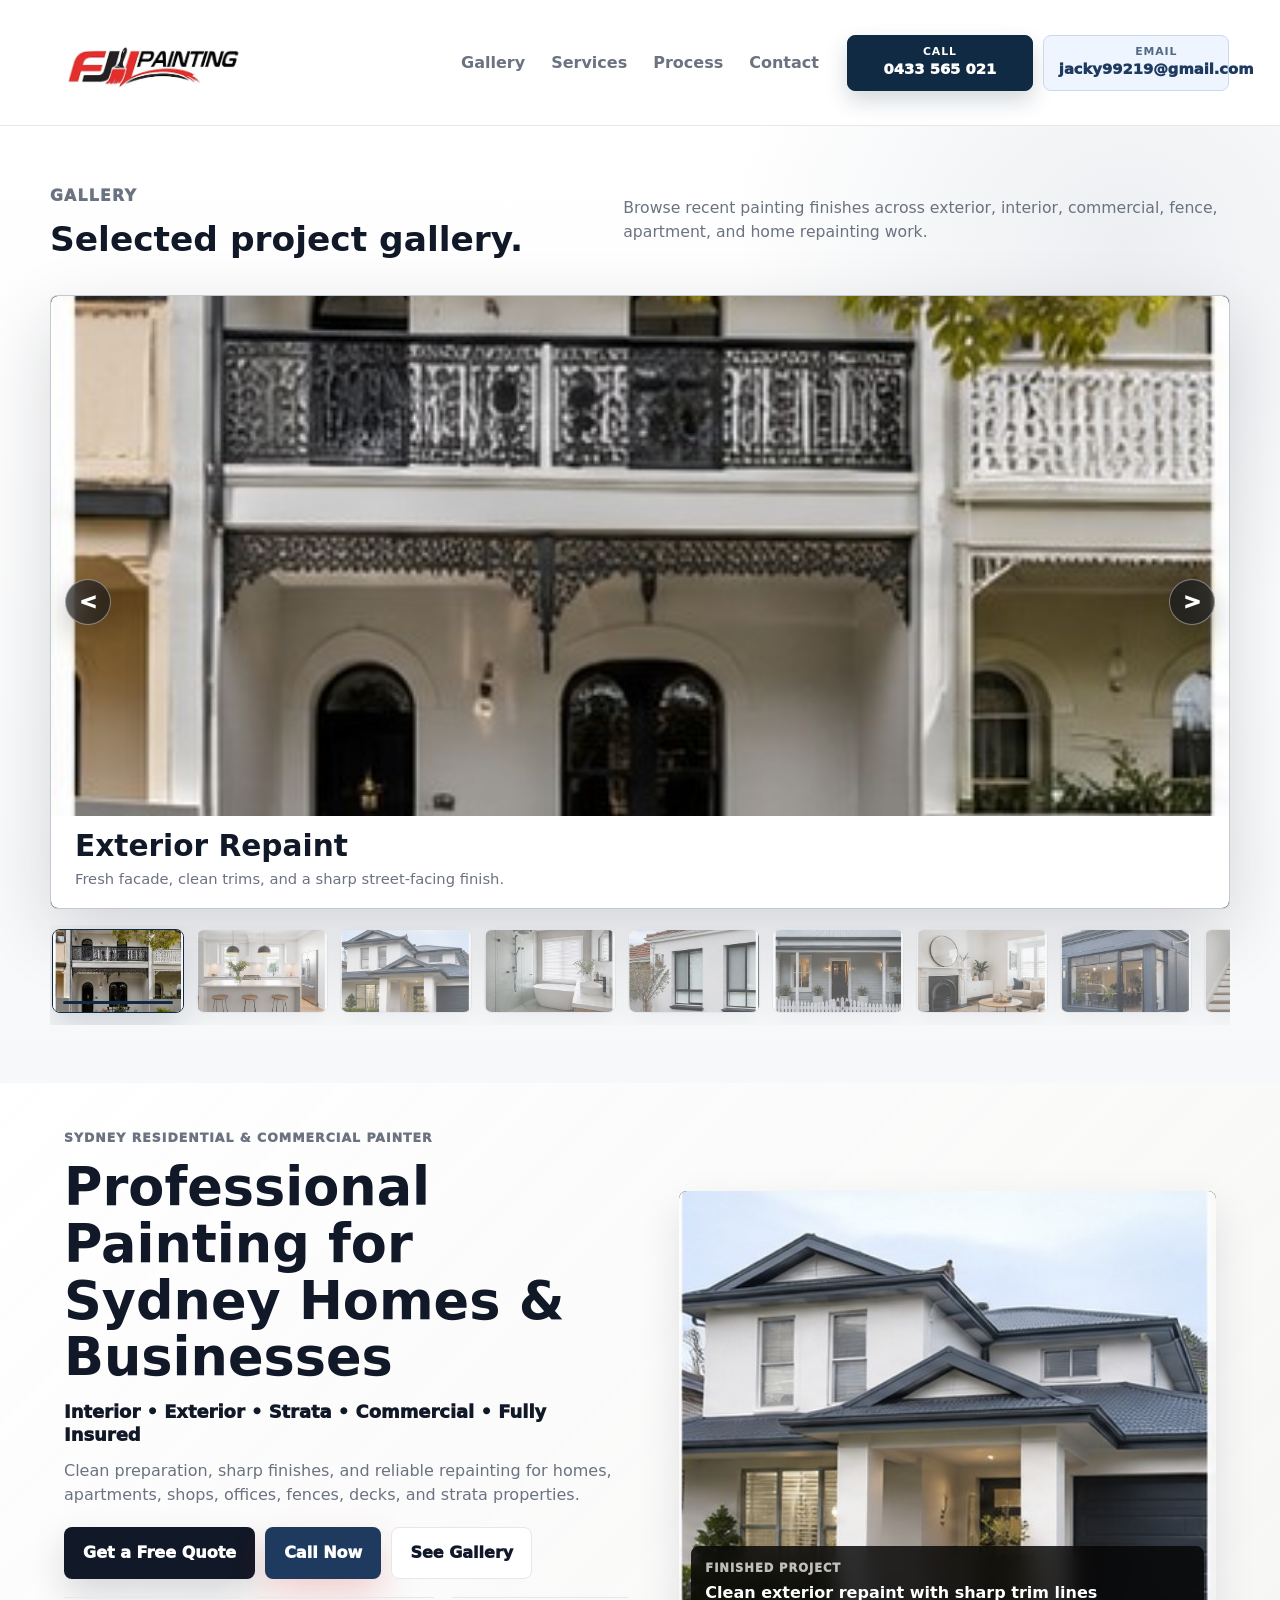
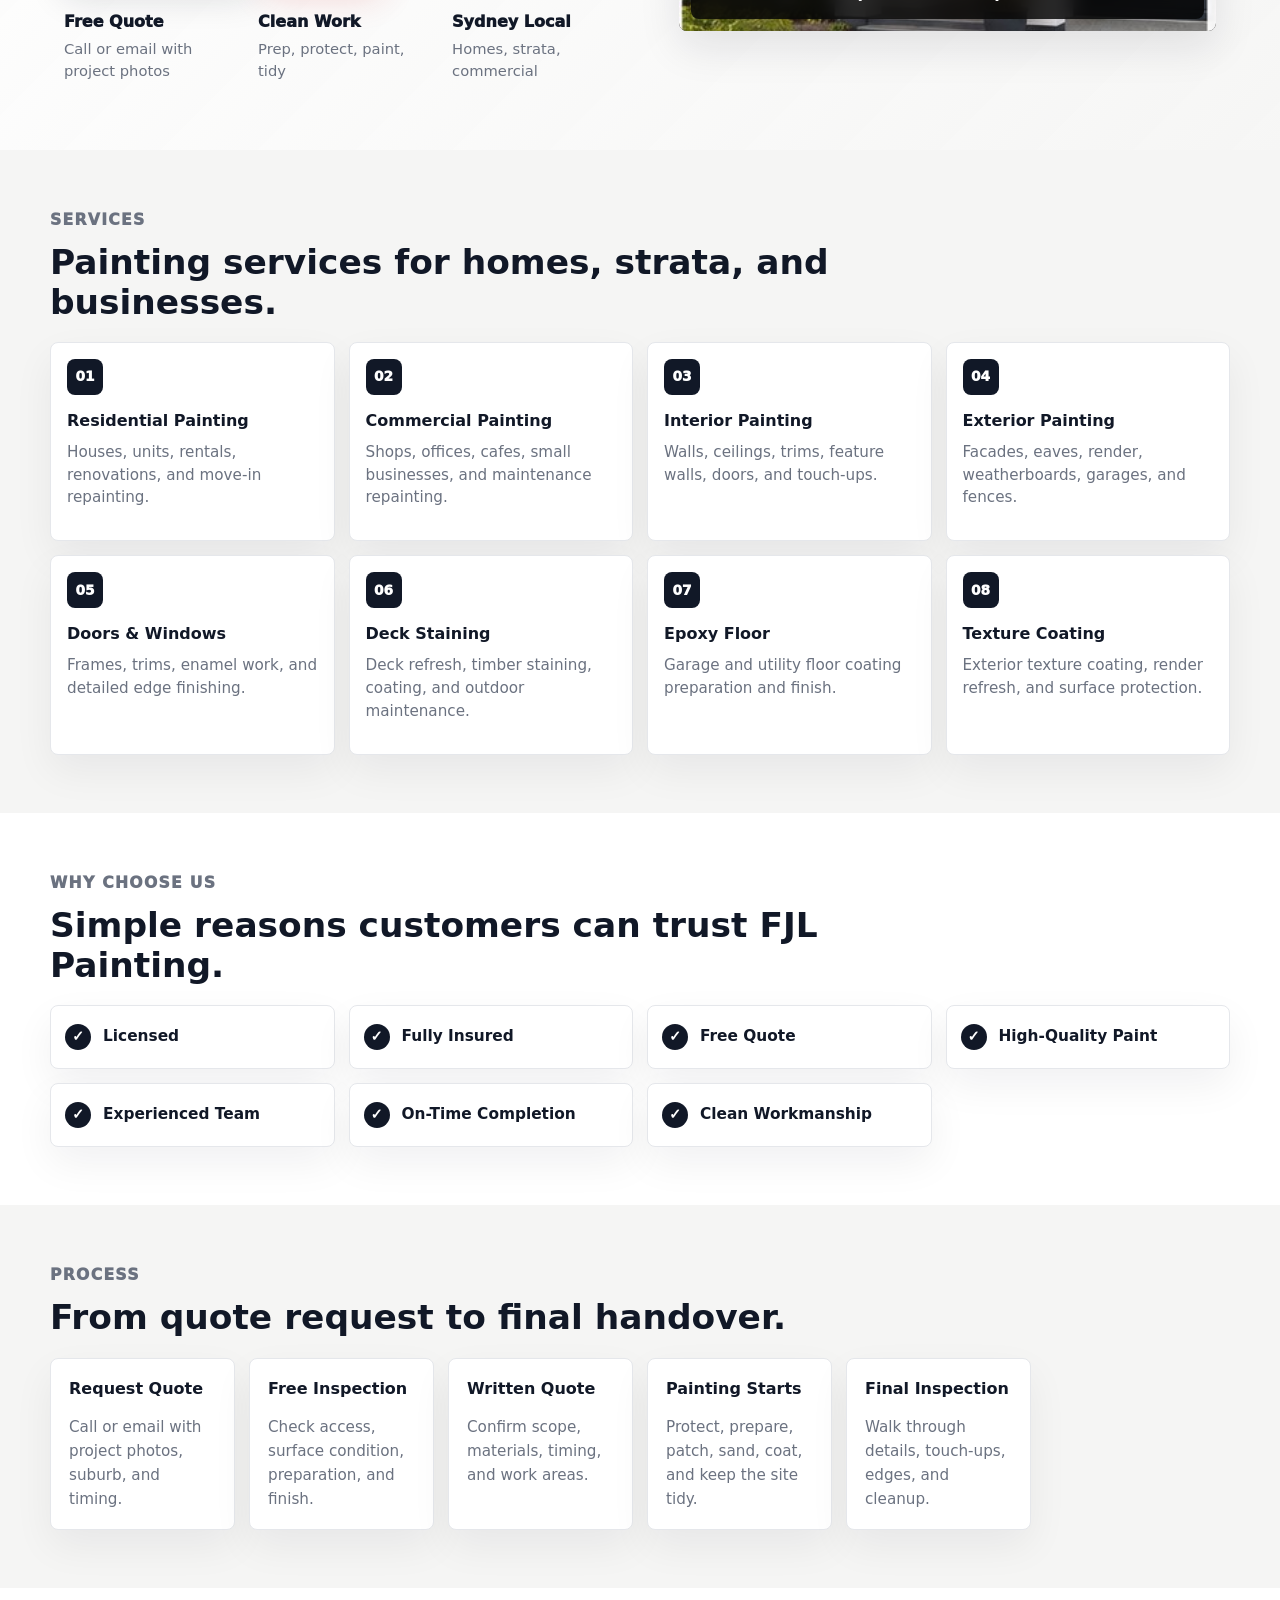
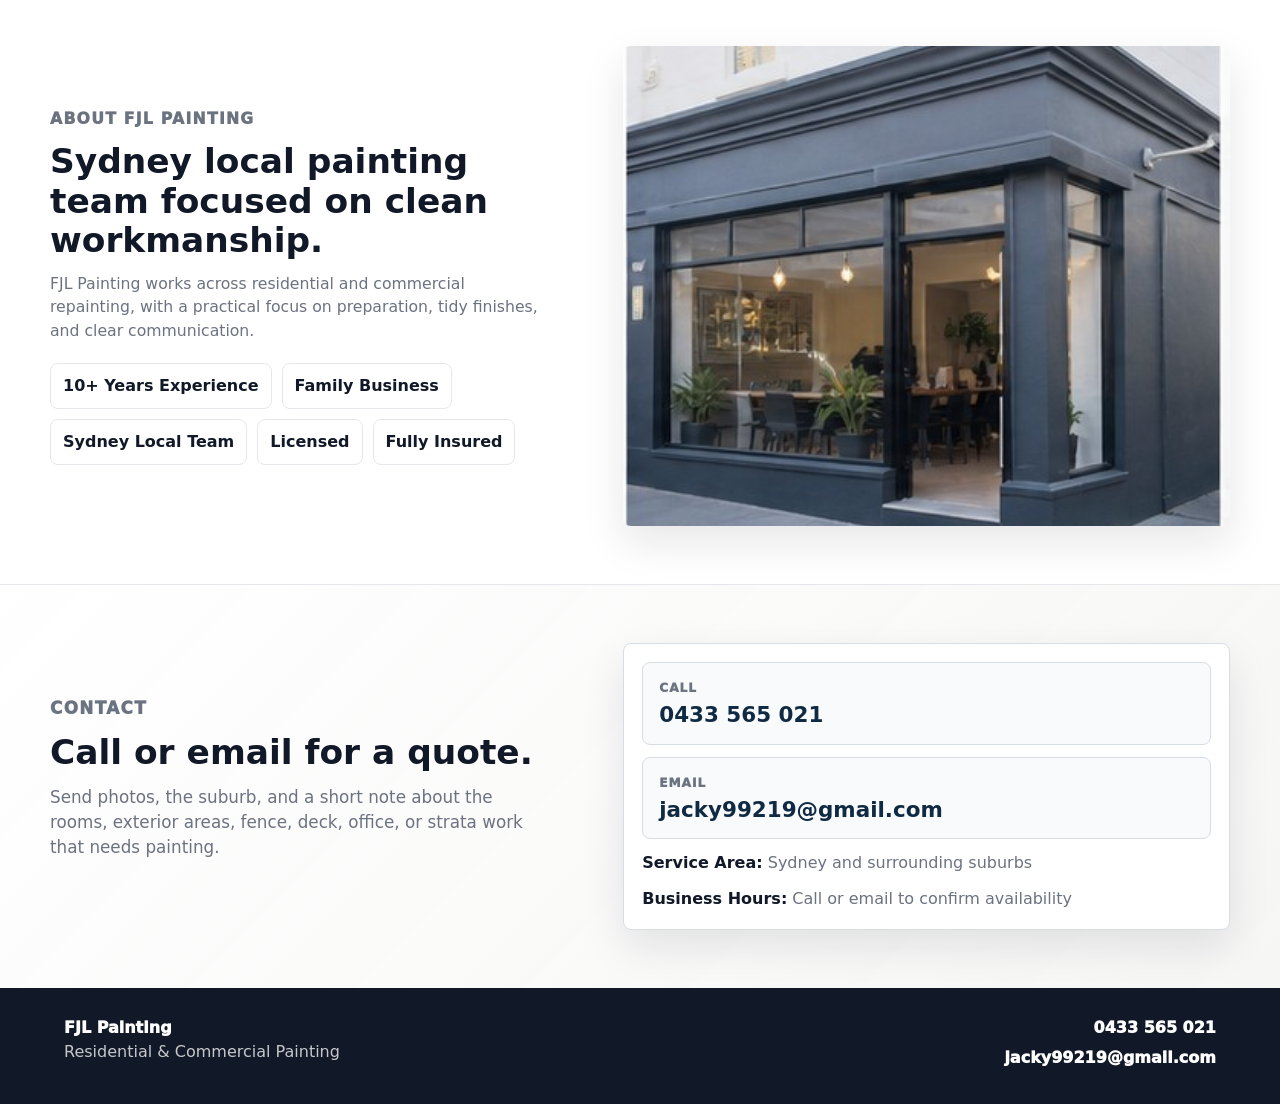
==== index.html @ 99d4f55b "Polish gallery and contact sizing" ====
<!doctype html>
<html lang="en">
  <head>
    <meta charset="utf-8">
    <meta name="viewport" content="width=device-width, initial-scale=1">
    <title>FJL Painting | Residential & Commercial Painting</title>
    <meta name="description" content="FJL Painting provides residential and commercial painting services in Sydney, including interior painting, exterior painting, touch-ups, repairs, and repainting projects. Call or email for a quote.">
    <link rel="preload" href="assets/styles.css?v=20260722-7" as="style">
    <link rel="stylesheet" href="assets/styles.css?v=20260722-7">
  </head>
  <body>
    <header class="site-header" data-header>
      <a class="brand" href="#top" aria-label="FJL Painting home">
        <img class="brand-logo" src="assets/fjl-logo.png" alt="FJL Painting">
      </a>
      <button class="menu-button" type="button" aria-label="Open menu" aria-expanded="false" data-menu-button>
        <span></span>
        <span></span>
        <span></span>
      </button>
      <nav class="nav" data-nav>
        <a href="#portfolio">Gallery</a>
        <a href="#services">Services</a>
        <a href="#process">Process</a>
        <a href="#contact">Contact</a>
      </nav>
      <div class="header-contact">
        <a class="header-call" href="tel:+61433565021">
          <span>Call</span>
          <strong>0433 565 021</strong>
        </a>
        <a class="header-email" href="mailto:jacky99219@gmail.com">
          <span>Email</span>
          <strong>jacky99219@gmail.com</strong>
        </a>
      </div>
    </header>

    <main id="top">
      <section class="portfolio-section" id="portfolio">
        <div class="section-inner">
          <div class="portfolio-heading">
            <div>
              <p class="eyebrow">Gallery</p>
              <h2>Selected project gallery.</h2>
            </div>
            <p>Browse recent painting finishes across exterior, interior, commercial, fence, apartment, and home repainting work.</p>
          </div>
          <div class="portfolio-flipbook" data-portfolio>
            <div class="portfolio-stage">
              <button class="portfolio-nav prev" type="button" aria-label="Previous portfolio image" data-portfolio-prev>&lt;</button>
              <figure class="portfolio-slide">
                <img src="assets/portfolio/portfolio-01.jpg" alt="Exterior repaint project" data-portfolio-image>
                <figcaption>
                  <strong data-portfolio-title>Exterior Repaint</strong>
                  <small data-portfolio-text>Fresh facade, clean trims, and a sharp street-facing finish.</small>
                </figcaption>
              </figure>
              <button class="portfolio-nav next" type="button" aria-label="Next portfolio image" data-portfolio-next>&gt;</button>
            </div>
            <div class="portfolio-thumbs" aria-label="Portfolio thumbnails">
              <button class="is-active" type="button" data-portfolio-thumb="0"><img src="assets/portfolio/portfolio-01.jpg" alt="Exterior repaint thumbnail"></button>
              <button type="button" data-portfolio-thumb="1"><img src="assets/portfolio/portfolio-02.jpg" alt="Kitchen repaint thumbnail"></button>
              <button type="button" data-portfolio-thumb="2"><img src="assets/portfolio/portfolio-03.jpg" alt="Modern home repaint thumbnail"></button>
              <button type="button" data-portfolio-thumb="3"><img src="assets/portfolio/portfolio-04.jpg" alt="Bathroom finish thumbnail"></button>
              <button type="button" data-portfolio-thumb="4"><img src="assets/portfolio/portfolio-05.jpg" alt="Exterior wall thumbnail"></button>
              <button type="button" data-portfolio-thumb="5"><img src="assets/portfolio/portfolio-06.jpg" alt="Weatherboard repaint thumbnail"></button>
              <button type="button" data-portfolio-thumb="6"><img src="assets/portfolio/portfolio-07.jpg" alt="Living room repaint thumbnail"></button>
              <button type="button" data-portfolio-thumb="7"><img src="assets/portfolio/portfolio-08.jpg" alt="Commercial repaint thumbnail"></button>
              <button type="button" data-portfolio-thumb="8"><img src="assets/portfolio/portfolio-09.jpg" alt="Hallway and stairs repaint thumbnail"></button>
              <button type="button" data-portfolio-thumb="9"><img src="assets/portfolio/portfolio-10.jpg" alt="Garage exterior repaint thumbnail"></button>
            </div>
          </div>
        </div>
      </section>

      <section class="hero">
        <div class="hero-content">
          <p class="eyebrow">Sydney residential & commercial painter</p>
          <h1>Professional Painting for Sydney Homes & Businesses</h1>
          <p class="hero-subtitle">Interior • Exterior • Strata • Commercial • Fully Insured</p>
          <p class="hero-copy">Clean preparation, sharp finishes, and reliable repainting for homes, apartments, shops, offices, fences, decks, and strata properties.</p>
          <div class="hero-actions">
            <a class="button secondary" href="mailto:jacky99219@gmail.com">Get a Free Quote</a>
            <a class="button primary" href="tel:+61433565021">Call Now</a>
            <a class="button ghost" href="#portfolio">See Gallery</a>
          </div>
          <dl class="hero-stats" aria-label="Business highlights">
            <div>
              <dt>Free Quote</dt>
              <dd>Call or email with project photos</dd>
            </div>
            <div>
              <dt>Clean Work</dt>
              <dd>Prep, protect, paint, tidy</dd>
            </div>
            <div>
              <dt>Sydney Local</dt>
              <dd>Homes, strata, commercial</dd>
            </div>
          </dl>
        </div>
        <figure class="hero-media">
          <img src="assets/portfolio/portfolio-03.jpg" alt="Finished exterior painting project">
          <figcaption>
            <span>Finished project</span>
            <strong>Clean exterior repaint with sharp trim lines</strong>
          </figcaption>
        </figure>
      </section>

      <section class="section" id="services">
        <div class="section-inner">
          <div class="section-heading">
            <p class="eyebrow">Services</p>
            <h2>Painting services for homes, strata, and businesses.</h2>
          </div>
          <div class="service-grid expanded">
            <article class="service-card"><span class="service-icon">01</span><h3>Residential Painting</h3><p>Houses, units, rentals, renovations, and move-in repainting.</p></article>
            <article class="service-card"><span class="service-icon">02</span><h3>Commercial Painting</h3><p>Shops, offices, cafes, small businesses, and maintenance repainting.</p></article>
            <article class="service-card"><span class="service-icon">03</span><h3>Interior Painting</h3><p>Walls, ceilings, trims, feature walls, doors, and touch-ups.</p></article>
            <article class="service-card"><span class="service-icon">04</span><h3>Exterior Painting</h3><p>Facades, eaves, render, weatherboards, garages, and fences.</p></article>
            <article class="service-card"><span class="service-icon">05</span><h3>Doors & Windows</h3><p>Frames, trims, enamel work, and detailed edge finishing.</p></article>
            <article class="service-card"><span class="service-icon">06</span><h3>Deck Staining</h3><p>Deck refresh, timber staining, coating, and outdoor maintenance.</p></article>
            <article class="service-card"><span class="service-icon">07</span><h3>Epoxy Floor</h3><p>Garage and utility floor coating preparation and finish.</p></article>
            <article class="service-card"><span class="service-icon">08</span><h3>Texture Coating</h3><p>Exterior texture coating, render refresh, and surface protection.</p></article>
          </div>
        </div>
      </section>

      <section class="section choose-section" id="why">
        <div class="section-inner">
          <div class="section-heading">
            <p class="eyebrow">Why Choose Us</p>
            <h2>Simple reasons customers can trust FJL Painting.</h2>
          </div>
          <div class="choose-grid">
            <article><span>✓</span><strong>Licensed</strong></article>
            <article><span>✓</span><strong>Fully Insured</strong></article>
            <article><span>✓</span><strong>Free Quote</strong></article>
            <article><span>✓</span><strong>High-Quality Paint</strong></article>
            <article><span>✓</span><strong>Experienced Team</strong></article>
            <article><span>✓</span><strong>On-Time Completion</strong></article>
            <article><span>✓</span><strong>Clean Workmanship</strong></article>
          </div>
        </div>
      </section>

      <section class="section" id="process">
        <div class="section-inner">
          <div class="section-heading">
            <p class="eyebrow">Process</p>
            <h2>From quote request to final handover.</h2>
          </div>
          <ol class="process-list">
            <li>
              <strong>Request Quote</strong>
              <span>Call or email with project photos, suburb, and timing.</span>
            </li>
            <li>
              <strong>Free Inspection</strong>
              <span>Check access, surface condition, preparation, and finish.</span>
            </li>
            <li>
              <strong>Written Quote</strong>
              <span>Confirm scope, materials, timing, and work areas.</span>
            </li>
            <li>
              <strong>Painting Starts</strong>
              <span>Protect, prepare, patch, sand, coat, and keep the site tidy.</span>
            </li>
            <li>
              <strong>Final Inspection</strong>
              <span>Walk through details, touch-ups, edges, and cleanup.</span>
            </li>
          </ol>
        </div>
      </section>

      <section class="about-section section-band" id="about">
        <div class="section-inner about-layout">
          <div>
            <p class="eyebrow">About FJL Painting</p>
            <h2>Sydney local painting team focused on clean workmanship.</h2>
            <p>FJL Painting works across residential and commercial repainting, with a practical focus on preparation, tidy finishes, and clear communication.</p>
            <div class="about-points">
              <span>10+ Years Experience</span>
              <span>Family Business</span>
              <span>Sydney Local Team</span>
              <span>Licensed</span>
              <span>Fully Insured</span>
            </div>
          </div>
          <img src="assets/portfolio/portfolio-08.jpg" alt="Painting team work sample">
        </div>
      </section>

      <section class="contact-section" id="contact">
        <div class="section-inner contact-layout">
          <div class="contact-copy">
            <p class="eyebrow">Contact</p>
            <h2>Call or email for a quote.</h2>
            <p>Send photos, the suburb, and a short note about the rooms, exterior areas, fence, deck, office, or strata work that needs painting.</p>
          </div>
          <div class="contact-panel">
            <a class="contact-phone-link" href="tel:+61433565021">
              <span>Call</span>
              <strong>0433 565 021</strong>
            </a>
            <a class="contact-email-link" href="mailto:jacky99219@gmail.com">
              <span>Email</span>
              <strong>jacky99219@gmail.com</strong>
            </a>
            <p><strong>Service Area:</strong> Sydney and surrounding suburbs</p>
            <p><strong>Business Hours:</strong> Call or email to confirm availability</p>
          </div>
        </div>
      </section>
    </main>

    <footer class="site-footer">
      <div>
        <strong>FJL Painting</strong>
        <span>Residential & Commercial Painting</span>
      </div>
      <div class="footer-links">
        <a href="tel:+61433565021">0433 565 021</a>
        <a href="mailto:jacky99219@gmail.com">jacky99219@gmail.com</a>
      </div>
    </footer>

    <div class="mobile-contact-bar" aria-label="Quick contact">
      <a href="tel:+61433565021">Call</a>
      <a href="mailto:jacky99219@gmail.com">Email</a>
      <a href="#portfolio">Gallery</a>
    </div>

    <script src="assets/main.js"></script>
  </body>
</html>
---- assets/styles.css ----
:root {
  --ink: #111827;
  --muted: #6b7280;
  --paper: #f5f5f4;
  --white: #ffffff;
  --line: #e5e7eb;
  --black: #050505;
  --red: #ed2528;
  --red-dark: #b91c1c;
  --contact-bg: #f8fafc;
  --contact-border: #d7dde5;
  --contact-ink: #1e3a5f;
  --contact-ink-dark: #102a43;
  --contact-soft: #eef5ff;
  --shadow: 0 16px 42px rgba(17, 24, 39, 0.1);
  --radius: 8px;
}

* {
  box-sizing: border-box;
}

html {
  scroll-behavior: smooth;
}

body {
  margin: 0;
  padding-bottom: 72px;
  color: var(--ink);
  background: var(--paper);
  font-family: Inter, ui-sans-serif, system-ui, -apple-system, BlinkMacSystemFont, "Segoe UI", sans-serif;
  line-height: 1.5;
}

a {
  color: inherit;
  text-decoration: none;
}

button {
  font: inherit;
}

.site-header {
  position: sticky;
  top: 0;
  z-index: 40;
  display: flex;
  align-items: center;
  gap: 12px;
  min-height: 64px;
  padding: 10px 16px;
  border-bottom: 1px solid var(--line);
  background: rgba(255, 255, 255, 0.95);
  backdrop-filter: blur(16px);
}

.brand,
.header-contact {
  display: inline-flex;
  align-items: center;
}

.brand-logo {
  display: block;
  width: clamp(138px, 36vw, 210px);
  height: auto;
}

.menu-button {
  display: grid;
  place-items: center;
  width: 42px;
  height: 42px;
  margin-left: auto;
  border: 1px solid var(--line);
  border-radius: var(--radius);
  background: var(--white);
}

.menu-button span {
  display: block;
  width: 18px;
  height: 2px;
  margin: 2px;
  background: var(--ink);
}

.nav {
  position: absolute;
  left: 14px;
  right: 14px;
  top: calc(100% + 8px);
  display: none;
  grid-template-columns: 1fr;
  gap: 4px;
  padding: 8px;
  border: 1px solid var(--line);
  border-radius: var(--radius);
  background: var(--white);
  box-shadow: var(--shadow);
}

.nav.is-open {
  display: grid;
}

.nav a {
  border-radius: var(--radius);
  padding: 12px;
  color: var(--muted);
  font-weight: 800;
}

.nav a:hover {
  color: var(--ink);
  background: #f3f4f6;
}

.header-contact {
  display: none;
}

.header-email,
.header-call {
  display: grid;
  justify-items: center;
  gap: 1px;
  width: 100%;
  min-width: 0;
  min-height: 56px;
  border-radius: var(--radius);
  border: 1px solid var(--contact-border);
  padding: 10px 15px;
  background: var(--contact-bg);
  line-height: 1.1;
  text-align: center;
  white-space: nowrap;
}

.header-call {
  border-color: var(--contact-ink-dark);
  background: var(--contact-ink-dark);
  box-shadow: 0 10px 22px rgba(16, 42, 67, 0.18);
}

.header-email {
  border-color: #c8d8ef;
  background: var(--contact-soft);
}

.header-email span,
.header-call span {
  color: var(--muted);
  font-size: 0.68rem;
  font-weight: 900;
  letter-spacing: 0.08em;
  text-transform: uppercase;
}

.header-email strong,
.header-call strong {
  color: var(--contact-ink);
  font-size: clamp(0.92rem, 1.06vw, 1.08rem);
  font-weight: 950;
}

.header-call span,
.header-call strong {
  color: var(--white);
}

.header-email span {
  color: #526985;
}

.section,
.portfolio-section,
.section-band,
.contact-section {
  padding: 44px 16px;
}

.section-inner {
  width: min(1180px, 100%);
  margin: 0 auto;
}

.hero {
  display: grid;
  grid-template-columns: 1fr;
  gap: 24px;
  align-items: center;
  padding: 34px 16px 44px;
  background:
    linear-gradient(135deg, rgba(255, 255, 255, 0.98), rgba(245, 245, 244, 0.9)),
    var(--white);
}

.hero-content {
  width: min(680px, 100%);
}

.eyebrow {
  margin: 0 0 12px;
  color: var(--muted);
  font-size: 0.78rem;
  font-weight: 950;
  letter-spacing: 0.08em;
  text-transform: uppercase;
}

h1,
h2,
h3,
p {
  margin-top: 0;
}

h1 {
  max-width: 620px;
  margin-bottom: 14px;
  color: var(--ink);
  font-size: clamp(2rem, 4.1vw, 3.35rem);
  line-height: 1.08;
  letter-spacing: 0;
}

h2 {
  margin-bottom: 12px;
  color: var(--ink);
  font-size: clamp(1.45rem, 2.7vw, 2.15rem);
  line-height: 1.14;
  letter-spacing: 0;
}

h3 {
  margin-bottom: 8px;
  font-size: 1rem;
}

.hero-subtitle {
  max-width: 680px;
  margin-bottom: 12px;
  color: var(--ink);
  font-size: clamp(0.98rem, 1.5vw, 1.12rem);
  font-weight: 950;
  line-height: 1.3;
}

.hero-copy {
  max-width: 620px;
  margin-bottom: 20px;
  color: var(--muted);
  font-size: 1rem;
}

.hero-actions {
  display: grid;
  grid-template-columns: 1fr;
  gap: 10px;
  max-width: 520px;
}

.button {
  display: inline-flex;
  align-items: center;
  justify-content: center;
  min-height: 52px;
  border: 1px solid transparent;
  border-radius: var(--radius);
  padding: 13px 18px;
  font-weight: 950;
  text-align: center;
}

.button.primary {
  color: var(--white);
  background: var(--contact-ink);
  box-shadow: 0 16px 36px rgba(200, 30, 30, 0.2);
}

.button.secondary {
  color: var(--white);
  background: var(--ink);
  box-shadow: 0 16px 36px rgba(17, 24, 39, 0.16);
}

.button.ghost {
  color: var(--ink);
  border-color: var(--line);
  background: var(--white);
}

.hero-stats {
  display: grid;
  grid-template-columns: 1fr;
  margin: 18px 0 0;
}

.hero-stats div {
  padding: 12px 0;
  border-top: 1px solid var(--line);
}

.hero-stats dt {
  font-weight: 950;
}

.hero-stats dd {
  margin: 4px 0 0;
  color: var(--muted);
  font-size: 0.92rem;
}

.hero-media {
  position: relative;
  overflow: hidden;
  margin: 0;
  border-radius: var(--radius);
  background: var(--black);
  box-shadow: var(--shadow);
}

.hero-media img {
  display: block;
  width: 100%;
  height: min(52vh, 440px);
  min-height: 260px;
  object-fit: cover;
}

.hero-media figcaption {
  position: absolute;
  left: 12px;
  right: 12px;
  bottom: 12px;
  display: grid;
  gap: 4px;
  border-radius: var(--radius);
  padding: 14px;
  color: var(--white);
  background: rgba(5, 5, 5, 0.82);
  backdrop-filter: blur(10px);
}

.hero-media span {
  color: rgba(255, 255, 255, 0.72);
  font-size: 0.72rem;
  font-weight: 950;
  letter-spacing: 0.08em;
  text-transform: uppercase;
}

.section-heading {
  max-width: 780px;
  margin-bottom: 20px;
}

.section-heading p,
.portfolio-heading p,
.about-layout p {
  color: var(--muted);
  font-size: 0.98rem;
}

.service-grid,
.choose-grid,
.process-list {
  display: grid;
  grid-template-columns: 1fr;
  gap: 14px;
}

.service-card,
.choose-grid article,
.process-list li {
  border: 1px solid var(--line);
  border-radius: var(--radius);
  background: var(--white);
  box-shadow: 0 16px 40px rgba(16, 24, 32, 0.06);
}

.service-card {
  min-height: 152px;
  padding: 16px;
}

.service-card p,
.process-list span {
  color: var(--muted);
  font-size: 0.95rem;
}

.service-icon {
  display: inline-grid;
  place-items: center;
  width: 36px;
  height: 36px;
  margin-bottom: 14px;
  border-radius: var(--radius);
  color: var(--white);
  background: var(--ink);
  font-size: 0.86rem;
  font-weight: 950;
}

.choose-section,
.section-band,
.contact-section {
  background: var(--white);
}

.contact-section {
  border-top: 1px solid var(--line);
  background:
    linear-gradient(135deg, rgba(255, 255, 255, 0.96), rgba(245, 245, 244, 0.92)),
    var(--white);
}

.contact-layout {
  display: grid;
  grid-template-columns: 1fr;
  gap: 24px;
  align-items: start;
}

.contact-copy {
  max-width: 700px;
}

.contact-copy p {
  color: var(--muted);
  font-size: 1.05rem;
}

.contact-panel {
  display: grid;
  gap: 12px;
  border: 1px solid var(--contact-border);
  border-radius: var(--radius);
  padding: 18px;
  background: rgba(255, 255, 255, 0.96);
  box-shadow: var(--shadow);
}

.contact-panel a {
  display: grid;
  gap: 6px;
  min-height: 74px;
  border: 1px solid var(--contact-border);
  border-radius: var(--radius);
  padding: 16px;
  background: var(--contact-bg);
  overflow-wrap: anywhere;
}

.contact-panel a span {
  color: var(--muted);
  font-size: 0.76rem;
  font-weight: 950;
  letter-spacing: 0.08em;
  text-transform: uppercase;
}

.contact-panel a strong {
  color: var(--contact-ink-dark);
  font-size: clamp(1.05rem, 3vw, 1.34rem);
  line-height: 1.15;
}

.contact-phone-link strong {
  color: var(--contact-ink-dark);
}

.contact-email-link strong {
  color: var(--contact-ink-dark);
}

.contact-panel p {
  margin: 0;
  color: var(--muted);
}

.contact-panel p strong {
  color: var(--ink);
}

.choose-grid article {
  display: flex;
  align-items: center;
  gap: 12px;
  min-height: 64px;
  padding: 14px;
}

.choose-grid span {
  display: grid;
  flex: 0 0 auto;
  place-items: center;
  width: 26px;
  height: 26px;
  border-radius: 50%;
  color: var(--white);
  background: var(--ink);
  font-size: 0.9rem;
  font-weight: 950;
}

.choose-grid strong {
  font-size: 0.96rem;
}

.portfolio-section {
  background:
    radial-gradient(circle at 88% 12%, rgba(30, 58, 95, 0.08), transparent 28%),
    linear-gradient(180deg, #ffffff 0%, #f7f8fa 100%);
}

.portfolio-heading {
  display: grid;
  grid-template-columns: 1fr;
  gap: 18px;
  margin-bottom: 24px;
}

.portfolio-flipbook {
  display: grid;
  gap: 16px;
}

.portfolio-stage {
  position: relative;
  overflow: hidden;
  border: 1px solid rgba(215, 221, 229, 0.9);
  border-radius: 8px;
  background: #0b1220;
  box-shadow: 0 24px 70px rgba(16, 24, 32, 0.16);
}

.portfolio-slide {
  position: relative;
  margin: 0;
  min-height: 360px;
  background: var(--black);
}

.portfolio-slide img {
  display: block;
  width: 100%;
  height: min(68vh, 520px);
  min-height: 360px;
  object-fit: cover;
}

.portfolio-slide figcaption {
  display: grid;
  gap: 6px;
  padding: 16px clamp(16px, 2.6vw, 24px) 18px;
  color: var(--ink);
  background: var(--white);
}

.portfolio-slide figcaption strong {
  font-size: clamp(1.15rem, 4.8vw, 1.85rem);
  line-height: 1;
}

.portfolio-slide figcaption small {
  color: var(--muted);
  font-size: 0.92rem;
}

.portfolio-nav {
  position: absolute;
  top: 50%;
  z-index: 3;
  display: grid;
  place-items: center;
  width: 46px;
  height: 46px;
  border: 1px solid rgba(255, 255, 255, 0.42);
  border-radius: 50%;
  color: var(--white);
  background: rgba(9, 15, 25, 0.58);
  box-shadow: 0 12px 30px rgba(0, 0, 0, 0.22);
  font-size: 1.35rem;
  font-weight: 950;
  transform: translateY(-50%);
  backdrop-filter: blur(12px);
}

.portfolio-nav.prev {
  left: 14px;
}

.portfolio-nav.next {
  right: 14px;
}

.portfolio-thumbs {
  display: grid;
  grid-auto-columns: 132px;
  grid-auto-flow: column;
  gap: 12px;
  overflow-x: auto;
  padding: 4px 2px 12px;
  scrollbar-width: thin;
}

.portfolio-thumbs button {
  position: relative;
  overflow: hidden;
  width: 132px;
  height: 84px;
  border: 1px solid rgba(215, 221, 229, 0.9);
  border-radius: 8px;
  padding: 0;
  background: var(--white);
  box-shadow: 0 10px 26px rgba(16, 24, 32, 0.08);
  opacity: 0.68;
}

.portfolio-thumbs button.is-active {
  border-color: var(--contact-ink-dark);
  box-shadow: 0 14px 34px rgba(16, 42, 67, 0.18);
  opacity: 1;
}

.portfolio-thumbs button.is-active::after {
  content: "";
  position: absolute;
  left: 10px;
  right: 10px;
  bottom: 8px;
  height: 3px;
  border-radius: 999px;
  background: var(--contact-ink-dark);
}

.portfolio-thumbs img {
  display: block;
  width: 100%;
  height: 100%;
  object-fit: cover;
}

.process-list {
  margin: 0;
  padding: 0;
  list-style: none;
}

.process-list li {
  min-height: 146px;
  padding: 18px;
}

.process-list strong {
  display: block;
  margin-bottom: 14px;
  font-size: 1rem;
}

.about-layout {
  display: grid;
  grid-template-columns: 1fr;
  gap: 24px;
}

.about-layout img {
  width: 100%;
  min-height: 280px;
  max-height: 480px;
  border-radius: var(--radius);
  object-fit: cover;
  box-shadow: var(--shadow);
}

.about-points {
  display: flex;
  flex-wrap: wrap;
  gap: 10px;
  margin-top: 20px;
}

.about-points span {
  border: 1px solid var(--line);
  border-radius: var(--radius);
  padding: 10px 12px;
  background: var(--white);
  font-weight: 900;
}

.site-footer {
  display: grid;
  gap: 18px;
  padding: 28px 16px 34px;
  color: rgba(255, 255, 255, 0.76);
  background: var(--ink);
}

.site-footer strong,
.site-footer span,
.footer-links a {
  display: block;
}

.site-footer strong,
.site-footer a {
  color: var(--white);
  font-weight: 950;
}

.footer-links {
  display: grid;
  gap: 6px;
}

.mobile-contact-bar {
  position: fixed;
  left: 0;
  right: 0;
  bottom: 0;
  z-index: 50;
  display: grid;
  grid-template-columns: repeat(3, 1fr);
  border-top: 1px solid rgba(219, 229, 236, 0.9);
  background: rgba(255, 255, 255, 0.96);
  box-shadow: 0 -12px 34px rgba(16, 24, 32, 0.12);
  backdrop-filter: blur(12px);
}

.mobile-contact-bar a {
  display: grid;
  place-items: center;
  min-height: 64px;
  color: var(--ink);
  font-size: 1rem;
  font-weight: 950;
}

.mobile-contact-bar a:first-child {
  color: var(--white);
  background: var(--contact-ink-dark);
}

@media (min-width: 720px) {
  body {
    padding-bottom: 0;
  }

  .section,
  .portfolio-section,
  .section-band,
  .contact-section {
    padding: 58px 40px;
  }

  .hero {
    padding: 46px 40px 56px;
  }

  .hero-actions {
    grid-template-columns: repeat(3, max-content);
    max-width: none;
  }

  .hero-stats {
    grid-template-columns: repeat(3, minmax(0, 1fr));
    gap: 18px;
  }

  .service-grid,
  .choose-grid {
    grid-template-columns: repeat(2, minmax(0, 1fr));
  }

  .process-list {
    grid-template-columns: repeat(2, minmax(0, 1fr));
  }

  .mobile-contact-bar {
    display: none;
  }
}

@media (min-width: 980px) {
  .site-header {
    display: grid;
    grid-template-columns: minmax(150px, 1fr) auto minmax(360px, 1fr);
    min-height: 84px;
    padding: 10px clamp(20px, 4vw, 56px);
    gap: 16px;
  }

  .brand {
    justify-self: start;
  }

  .menu-button {
    display: none;
  }

  .nav {
    position: static;
    display: flex;
    align-items: center;
    justify-content: center;
    gap: 2px;
    justify-self: center;
    margin-left: 0;
    padding: 0;
    border: 0;
    background: transparent;
    box-shadow: none;
  }

  .header-contact {
    display: grid;
    grid-template-columns: repeat(2, minmax(0, 1fr));
    width: min(440px, 100%);
    flex: 0 0 auto;
    justify-self: end;
    gap: 10px;
    white-space: nowrap;
  }

  .hero {
    grid-template-columns: minmax(0, 0.82fr) minmax(400px, 0.78fr);
    gap: clamp(32px, 4vw, 58px);
    min-height: 500px;
    padding-inline: clamp(24px, 5vw, 64px);
  }

  .portfolio-heading,
  .about-layout,
  .contact-layout {
    grid-template-columns: minmax(0, 0.9fr) minmax(0, 1.1fr);
    align-items: center;
    gap: clamp(36px, 6vw, 82px);
  }

  .service-grid {
    grid-template-columns: repeat(4, minmax(0, 1fr));
  }

  .choose-grid {
    grid-template-columns: repeat(4, minmax(0, 1fr));
  }

  .process-list {
    grid-template-columns: repeat(6, minmax(0, 1fr));
  }

  .site-footer {
    grid-template-columns: 1fr auto;
    padding-inline: clamp(24px, 5vw, 64px);
  }

  .footer-links {
    text-align: right;
  }
}

@media (min-width: 980px) and (max-width: 1180px) {
  .site-header {
    grid-template-columns: minmax(130px, 0.85fr) auto minmax(300px, 1fr);
    gap: 10px;
  }

  .brand-logo {
    width: 158px;
  }

  .nav a {
    padding: 10px 7px;
    font-size: 0.86rem;
  }

  .header-contact {
    width: min(340px, 100%);
    gap: 6px;
  }

  .header-email,
  .header-call {
    min-height: 54px;
    padding: 9px 11px;
  }

  .header-email strong,
  .header-call strong {
    font-size: 0.9rem;
  }
}
---- assets/styles.css ----
:root {
  --ink: #111827;
  --muted: #6b7280;
  --paper: #f5f5f4;
  --white: #ffffff;
  --line: #e5e7eb;
  --black: #050505;
  --red: #ed2528;
  --red-dark: #b91c1c;
  --contact-bg: #f8fafc;
  --contact-border: #d7dde5;
  --contact-ink: #1e3a5f;
  --contact-ink-dark: #102a43;
  --contact-soft: #eef5ff;
  --shadow: 0 16px 42px rgba(17, 24, 39, 0.1);
  --radius: 8px;
}

* {
  box-sizing: border-box;
}

html {
  scroll-behavior: smooth;
}

body {
  margin: 0;
  padding-bottom: 72px;
  color: var(--ink);
  background: var(--paper);
  font-family: Inter, ui-sans-serif, system-ui, -apple-system, BlinkMacSystemFont, "Segoe UI", sans-serif;
  line-height: 1.5;
}

a {
  color: inherit;
  text-decoration: none;
}

button {
  font: inherit;
}

.site-header {
  position: sticky;
  top: 0;
  z-index: 40;
  display: flex;
  align-items: center;
  gap: 12px;
  min-height: 64px;
  padding: 10px 16px;
  border-bottom: 1px solid var(--line);
  background: rgba(255, 255, 255, 0.95);
  backdrop-filter: blur(16px);
}

.brand,
.header-contact {
  display: inline-flex;
  align-items: center;
}

.brand-logo {
  display: block;
  width: clamp(138px, 36vw, 210px);
  height: auto;
}

.menu-button {
  display: grid;
  place-items: center;
  width: 42px;
  height: 42px;
  margin-left: auto;
  border: 1px solid var(--line);
  border-radius: var(--radius);
  background: var(--white);
}

.menu-button span {
  display: block;
  width: 18px;
  height: 2px;
  margin: 2px;
  background: var(--ink);
}

.nav {
  position: absolute;
  left: 14px;
  right: 14px;
  top: calc(100% + 8px);
  display: none;
  grid-template-columns: 1fr;
  gap: 4px;
  padding: 8px;
  border: 1px solid var(--line);
  border-radius: var(--radius);
  background: var(--white);
  box-shadow: var(--shadow);
}

.nav.is-open {
  display: grid;
}

.nav a {
  border-radius: var(--radius);
  padding: 12px;
  color: var(--muted);
  font-weight: 800;
}

.nav a:hover {
  color: var(--ink);
  background: #f3f4f6;
}

.header-contact {
  display: none;
}

.header-email,
.header-call {
  display: grid;
  justify-items: center;
  gap: 1px;
  width: 100%;
  min-width: 0;
  min-height: 56px;
  border-radius: var(--radius);
  border: 1px solid var(--contact-border);
  padding: 10px 15px;
  background: var(--contact-bg);
  line-height: 1.1;
  text-align: center;
  white-space: nowrap;
}

.header-call {
  border-color: var(--contact-ink-dark);
  background: var(--contact-ink-dark);
  box-shadow: 0 10px 22px rgba(16, 42, 67, 0.18);
}

.header-email {
  border-color: #c8d8ef;
  background: var(--contact-soft);
}

.header-email span,
.header-call span {
  color: var(--muted);
  font-size: 0.68rem;
  font-weight: 900;
  letter-spacing: 0.08em;
  text-transform: uppercase;
}

.header-email strong,
.header-call strong {
  color: var(--contact-ink);
  font-size: clamp(0.92rem, 1.06vw, 1.08rem);
  font-weight: 950;
}

.header-call span,
.header-call strong {
  color: var(--white);
}

.header-email span {
  color: #526985;
}

.section,
.portfolio-section,
.section-band,
.contact-section {
  padding: 44px 16px;
}

.section-inner {
  width: min(1180px, 100%);
  margin: 0 auto;
}

.hero {
  display: grid;
  grid-template-columns: 1fr;
  gap: 24px;
  align-items: center;
  padding: 34px 16px 44px;
  background:
    linear-gradient(135deg, rgba(255, 255, 255, 0.98), rgba(245, 245, 244, 0.9)),
    var(--white);
}

.hero-content {
  width: min(680px, 100%);
}

.eyebrow {
  margin: 0 0 12px;
  color: var(--muted);
  font-size: 0.78rem;
  font-weight: 950;
  letter-spacing: 0.08em;
  text-transform: uppercase;
}

h1,
h2,
h3,
p {
  margin-top: 0;
}

h1 {
  max-width: 620px;
  margin-bottom: 14px;
  color: var(--ink);
  font-size: clamp(2rem, 4.1vw, 3.35rem);
  line-height: 1.08;
  letter-spacing: 0;
}

h2 {
  margin-bottom: 12px;
  color: var(--ink);
  font-size: clamp(1.45rem, 2.7vw, 2.15rem);
  line-height: 1.14;
  letter-spacing: 0;
}

h3 {
  margin-bottom: 8px;
  font-size: 1rem;
}

.hero-subtitle {
  max-width: 680px;
  margin-bottom: 12px;
  color: var(--ink);
  font-size: clamp(0.98rem, 1.5vw, 1.12rem);
  font-weight: 950;
  line-height: 1.3;
}

.hero-copy {
  max-width: 620px;
  margin-bottom: 20px;
  color: var(--muted);
  font-size: 1rem;
}

.hero-actions {
  display: grid;
  grid-template-columns: 1fr;
  gap: 10px;
  max-width: 520px;
}

.button {
  display: inline-flex;
  align-items: center;
  justify-content: center;
  min-height: 52px;
  border: 1px solid transparent;
  border-radius: var(--radius);
  padding: 13px 18px;
  font-weight: 950;
  text-align: center;
}

.button.primary {
  color: var(--white);
  background: var(--contact-ink);
  box-shadow: 0 16px 36px rgba(200, 30, 30, 0.2);
}

.button.secondary {
  color: var(--white);
  background: var(--ink);
  box-shadow: 0 16px 36px rgba(17, 24, 39, 0.16);
}

.button.ghost {
  color: var(--ink);
  border-color: var(--line);
  background: var(--white);
}

.hero-stats {
  display: grid;
  grid-template-columns: 1fr;
  margin: 18px 0 0;
}

.hero-stats div {
  padding: 12px 0;
  border-top: 1px solid var(--line);
}

.hero-stats dt {
  font-weight: 950;
}

.hero-stats dd {
  margin: 4px 0 0;
  color: var(--muted);
  font-size: 0.92rem;
}

.hero-media {
  position: relative;
  overflow: hidden;
  margin: 0;
  border-radius: var(--radius);
  background: var(--black);
  box-shadow: var(--shadow);
}

.hero-media img {
  display: block;
  width: 100%;
  height: min(52vh, 440px);
  min-height: 260px;
  object-fit: cover;
}

.hero-media figcaption {
  position: absolute;
  left: 12px;
  right: 12px;
  bottom: 12px;
  display: grid;
  gap: 4px;
  border-radius: var(--radius);
  padding: 14px;
  color: var(--white);
  background: rgba(5, 5, 5, 0.82);
  backdrop-filter: blur(10px);
}

.hero-media span {
  color: rgba(255, 255, 255, 0.72);
  font-size: 0.72rem;
  font-weight: 950;
  letter-spacing: 0.08em;
  text-transform: uppercase;
}

.section-heading {
  max-width: 780px;
  margin-bottom: 20px;
}

.section-heading p,
.portfolio-heading p,
.about-layout p {
  color: var(--muted);
  font-size: 0.98rem;
}

.service-grid,
.choose-grid,
.process-list {
  display: grid;
  grid-template-columns: 1fr;
  gap: 14px;
}

.service-card,
.choose-grid article,
.process-list li {
  border: 1px solid var(--line);
  border-radius: var(--radius);
  background: var(--white);
  box-shadow: 0 16px 40px rgba(16, 24, 32, 0.06);
}

.service-card {
  min-height: 152px;
  padding: 16px;
}

.service-card p,
.process-list span {
  color: var(--muted);
  font-size: 0.95rem;
}

.service-icon {
  display: inline-grid;
  place-items: center;
  width: 36px;
  height: 36px;
  margin-bottom: 14px;
  border-radius: var(--radius);
  color: var(--white);
  background: var(--ink);
  font-size: 0.86rem;
  font-weight: 950;
}

.choose-section,
.section-band,
.contact-section {
  background: var(--white);
}

.contact-section {
  border-top: 1px solid var(--line);
  background:
    linear-gradient(135deg, rgba(255, 255, 255, 0.96), rgba(245, 245, 244, 0.92)),
    var(--white);
}

.contact-layout {
  display: grid;
  grid-template-columns: 1fr;
  gap: 24px;
  align-items: start;
}

.contact-copy {
  max-width: 700px;
}

.contact-copy p {
  color: var(--muted);
  font-size: 1.05rem;
}

.contact-panel {
  display: grid;
  gap: 12px;
  border: 1px solid var(--contact-border);
  border-radius: var(--radius);
  padding: 18px;
  background: rgba(255, 255, 255, 0.96);
  box-shadow: var(--shadow);
}

.contact-panel a {
  display: grid;
  gap: 6px;
  min-height: 74px;
  border: 1px solid var(--contact-border);
  border-radius: var(--radius);
  padding: 16px;
  background: var(--contact-bg);
  overflow-wrap: anywhere;
}

.contact-panel a span {
  color: var(--muted);
  font-size: 0.76rem;
  font-weight: 950;
  letter-spacing: 0.08em;
  text-transform: uppercase;
}

.contact-panel a strong {
  color: var(--contact-ink-dark);
  font-size: clamp(1.05rem, 3vw, 1.34rem);
  line-height: 1.15;
}

.contact-phone-link strong {
  color: var(--contact-ink-dark);
}

.contact-email-link strong {
  color: var(--contact-ink-dark);
}

.contact-panel p {
  margin: 0;
  color: var(--muted);
}

.contact-panel p strong {
  color: var(--ink);
}

.choose-grid article {
  display: flex;
  align-items: center;
  gap: 12px;
  min-height: 64px;
  padding: 14px;
}

.choose-grid span {
  display: grid;
  flex: 0 0 auto;
  place-items: center;
  width: 26px;
  height: 26px;
  border-radius: 50%;
  color: var(--white);
  background: var(--ink);
  font-size: 0.9rem;
  font-weight: 950;
}

.choose-grid strong {
  font-size: 0.96rem;
}

.portfolio-section {
  background:
    radial-gradient(circle at 88% 12%, rgba(30, 58, 95, 0.08), transparent 28%),
    linear-gradient(180deg, #ffffff 0%, #f7f8fa 100%);
}

.portfolio-heading {
  display: grid;
  grid-template-columns: 1fr;
  gap: 18px;
  margin-bottom: 24px;
}

.portfolio-flipbook {
  display: grid;
  gap: 16px;
}

.portfolio-stage {
  position: relative;
  overflow: hidden;
  border: 1px solid rgba(215, 221, 229, 0.9);
  border-radius: 8px;
  background: #0b1220;
  box-shadow: 0 24px 70px rgba(16, 24, 32, 0.16);
}

.portfolio-slide {
  position: relative;
  margin: 0;
  min-height: 360px;
  background: var(--black);
}

.portfolio-slide img {
  display: block;
  width: 100%;
  height: min(68vh, 520px);
  min-height: 360px;
  object-fit: cover;
}

.portfolio-slide figcaption {
  display: grid;
  gap: 6px;
  padding: 16px clamp(16px, 2.6vw, 24px) 18px;
  color: var(--ink);
  background: var(--white);
}

.portfolio-slide figcaption strong {
  font-size: clamp(1.15rem, 4.8vw, 1.85rem);
  line-height: 1;
}

.portfolio-slide figcaption small {
  color: var(--muted);
  font-size: 0.92rem;
}

.portfolio-nav {
  position: absolute;
  top: 50%;
  z-index: 3;
  display: grid;
  place-items: center;
  width: 46px;
  height: 46px;
  border: 1px solid rgba(255, 255, 255, 0.42);
  border-radius: 50%;
  color: var(--white);
  background: rgba(9, 15, 25, 0.58);
  box-shadow: 0 12px 30px rgba(0, 0, 0, 0.22);
  font-size: 1.35rem;
  font-weight: 950;
  transform: translateY(-50%);
  backdrop-filter: blur(12px);
}

.portfolio-nav.prev {
  left: 14px;
}

.portfolio-nav.next {
  right: 14px;
}

.portfolio-thumbs {
  display: grid;
  grid-auto-columns: 132px;
  grid-auto-flow: column;
  gap: 12px;
  overflow-x: auto;
  padding: 4px 2px 12px;
  scrollbar-width: thin;
}

.portfolio-thumbs button {
  position: relative;
  overflow: hidden;
  width: 132px;
  height: 84px;
  border: 1px solid rgba(215, 221, 229, 0.9);
  border-radius: 8px;
  padding: 0;
  background: var(--white);
  box-shadow: 0 10px 26px rgba(16, 24, 32, 0.08);
  opacity: 0.68;
}

.portfolio-thumbs button.is-active {
  border-color: var(--contact-ink-dark);
  box-shadow: 0 14px 34px rgba(16, 42, 67, 0.18);
  opacity: 1;
}

.portfolio-thumbs button.is-active::after {
  content: "";
  position: absolute;
  left: 10px;
  right: 10px;
  bottom: 8px;
  height: 3px;
  border-radius: 999px;
  background: var(--contact-ink-dark);
}

.portfolio-thumbs img {
  display: block;
  width: 100%;
  height: 100%;
  object-fit: cover;
}

.process-list {
  margin: 0;
  padding: 0;
  list-style: none;
}

.process-list li {
  min-height: 146px;
  padding: 18px;
}

.process-list strong {
  display: block;
  margin-bottom: 14px;
  font-size: 1rem;
}

.about-layout {
  display: grid;
  grid-template-columns: 1fr;
  gap: 24px;
}

.about-layout img {
  width: 100%;
  min-height: 280px;
  max-height: 480px;
  border-radius: var(--radius);
  object-fit: cover;
  box-shadow: var(--shadow);
}

.about-points {
  display: flex;
  flex-wrap: wrap;
  gap: 10px;
  margin-top: 20px;
}

.about-points span {
  border: 1px solid var(--line);
  border-radius: var(--radius);
  padding: 10px 12px;
  background: var(--white);
  font-weight: 900;
}

.site-footer {
  display: grid;
  gap: 18px;
  padding: 28px 16px 34px;
  color: rgba(255, 255, 255, 0.76);
  background: var(--ink);
}

.site-footer strong,
.site-footer span,
.footer-links a {
  display: block;
}

.site-footer strong,
.site-footer a {
  color: var(--white);
  font-weight: 950;
}

.footer-links {
  display: grid;
  gap: 6px;
}

.mobile-contact-bar {
  position: fixed;
  left: 0;
  right: 0;
  bottom: 0;
  z-index: 50;
  display: grid;
  grid-template-columns: repeat(3, 1fr);
  border-top: 1px solid rgba(219, 229, 236, 0.9);
  background: rgba(255, 255, 255, 0.96);
  box-shadow: 0 -12px 34px rgba(16, 24, 32, 0.12);
  backdrop-filter: blur(12px);
}

.mobile-contact-bar a {
  display: grid;
  place-items: center;
  min-height: 64px;
  color: var(--ink);
  font-size: 1rem;
  font-weight: 950;
}

.mobile-contact-bar a:first-child {
  color: var(--white);
  background: var(--contact-ink-dark);
}

@media (min-width: 720px) {
  body {
    padding-bottom: 0;
  }

  .section,
  .portfolio-section,
  .section-band,
  .contact-section {
    padding: 58px 40px;
  }

  .hero {
    padding: 46px 40px 56px;
  }

  .hero-actions {
    grid-template-columns: repeat(3, max-content);
    max-width: none;
  }

  .hero-stats {
    grid-template-columns: repeat(3, minmax(0, 1fr));
    gap: 18px;
  }

  .service-grid,
  .choose-grid {
    grid-template-columns: repeat(2, minmax(0, 1fr));
  }

  .process-list {
    grid-template-columns: repeat(2, minmax(0, 1fr));
  }

  .mobile-contact-bar {
    display: none;
  }
}

@media (min-width: 980px) {
  .site-header {
    display: grid;
    grid-template-columns: minmax(150px, 1fr) auto minmax(360px, 1fr);
    min-height: 84px;
    padding: 10px clamp(20px, 4vw, 56px);
    gap: 16px;
  }

  .brand {
    justify-self: start;
  }

  .menu-button {
    display: none;
  }

  .nav {
    position: static;
    display: flex;
    align-items: center;
    justify-content: center;
    gap: 2px;
    justify-self: center;
    margin-left: 0;
    padding: 0;
    border: 0;
    background: transparent;
    box-shadow: none;
  }

  .header-contact {
    display: grid;
    grid-template-columns: repeat(2, minmax(0, 1fr));
    width: min(440px, 100%);
    flex: 0 0 auto;
    justify-self: end;
    gap: 10px;
    white-space: nowrap;
  }

  .hero {
    grid-template-columns: minmax(0, 0.82fr) minmax(400px, 0.78fr);
    gap: clamp(32px, 4vw, 58px);
    min-height: 500px;
    padding-inline: clamp(24px, 5vw, 64px);
  }

  .portfolio-heading,
  .about-layout,
  .contact-layout {
    grid-template-columns: minmax(0, 0.9fr) minmax(0, 1.1fr);
    align-items: center;
    gap: clamp(36px, 6vw, 82px);
  }

  .service-grid {
    grid-template-columns: repeat(4, minmax(0, 1fr));
  }

  .choose-grid {
    grid-template-columns: repeat(4, minmax(0, 1fr));
  }

  .process-list {
    grid-template-columns: repeat(6, minmax(0, 1fr));
  }

  .site-footer {
    grid-template-columns: 1fr auto;
    padding-inline: clamp(24px, 5vw, 64px);
  }

  .footer-links {
    text-align: right;
  }
}

@media (min-width: 980px) and (max-width: 1180px) {
  .site-header {
    grid-template-columns: minmax(130px, 0.85fr) auto minmax(300px, 1fr);
    gap: 10px;
  }

  .brand-logo {
    width: 158px;
  }

  .nav a {
    padding: 10px 7px;
    font-size: 0.86rem;
  }

  .header-contact {
    width: min(340px, 100%);
    gap: 6px;
  }

  .header-email,
  .header-call {
    min-height: 54px;
    padding: 9px 11px;
  }

  .header-email strong,
  .header-call strong {
    font-size: 0.9rem;
  }
}
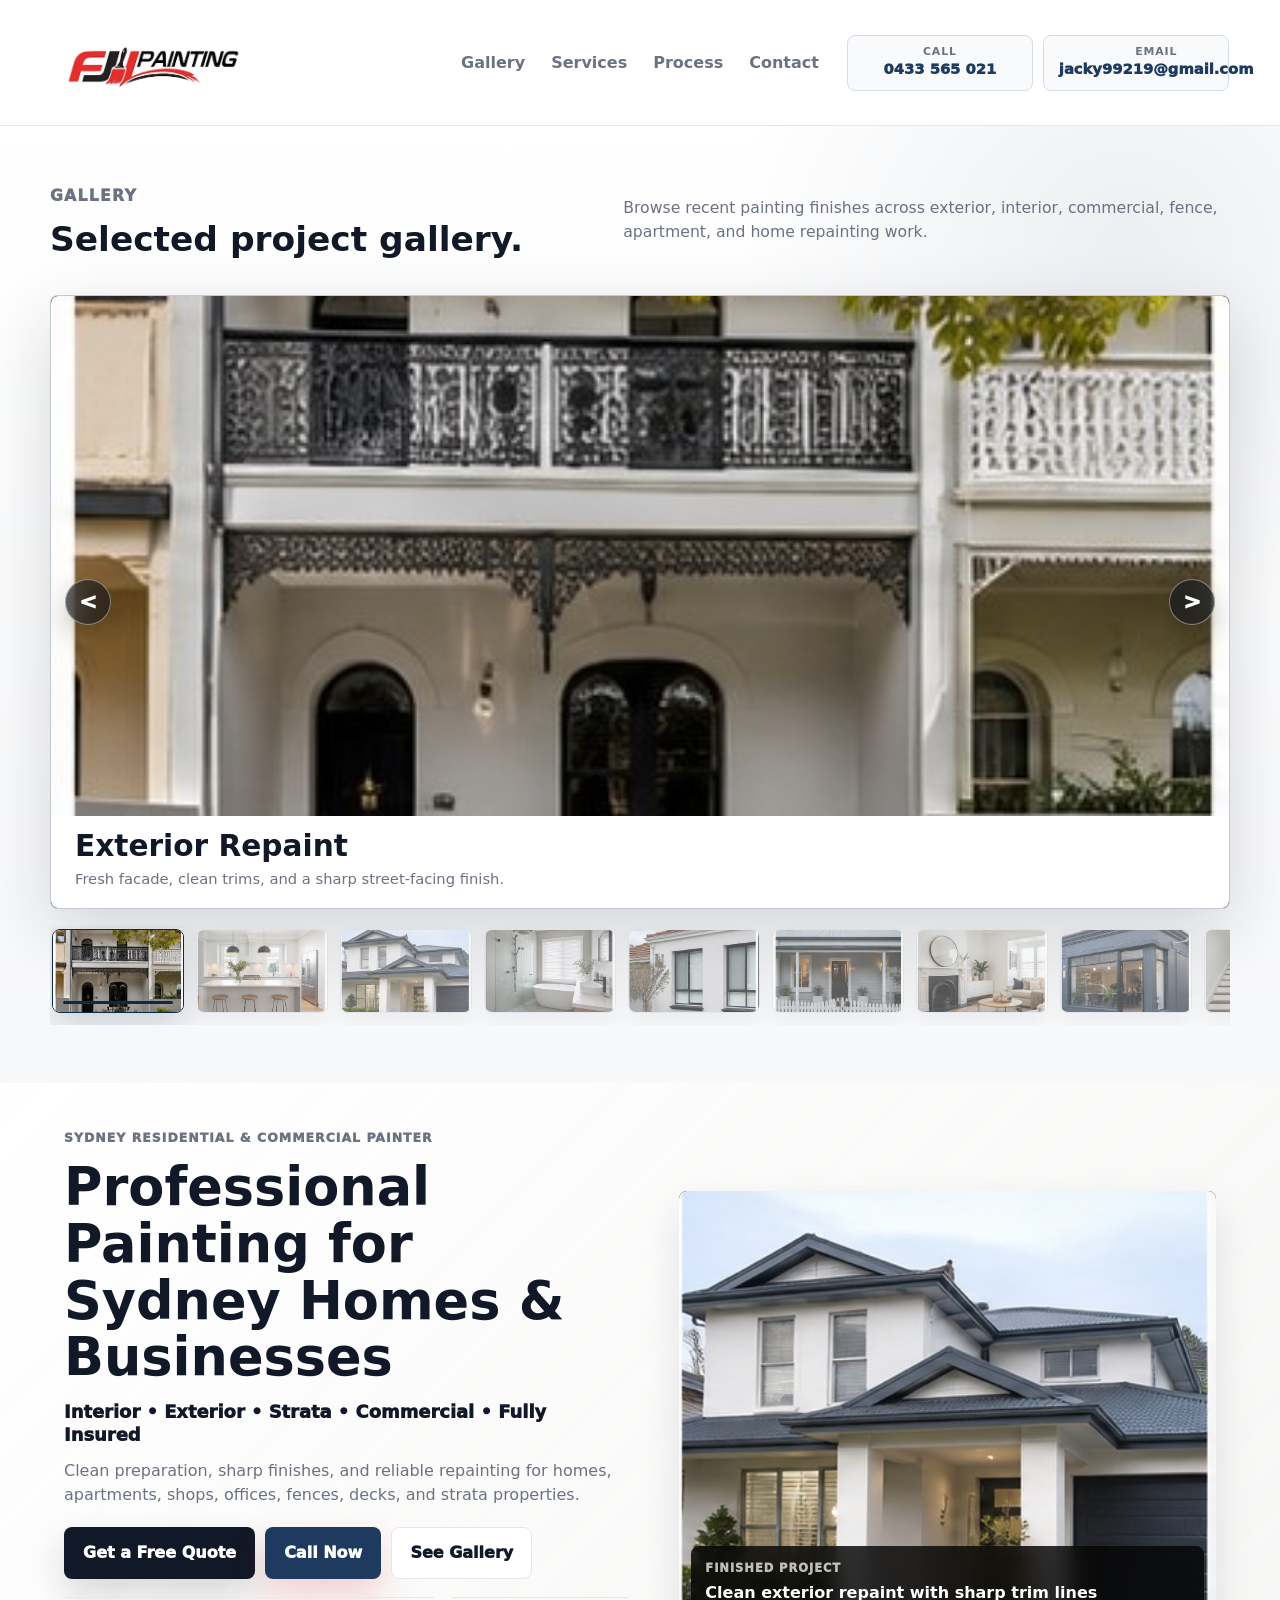
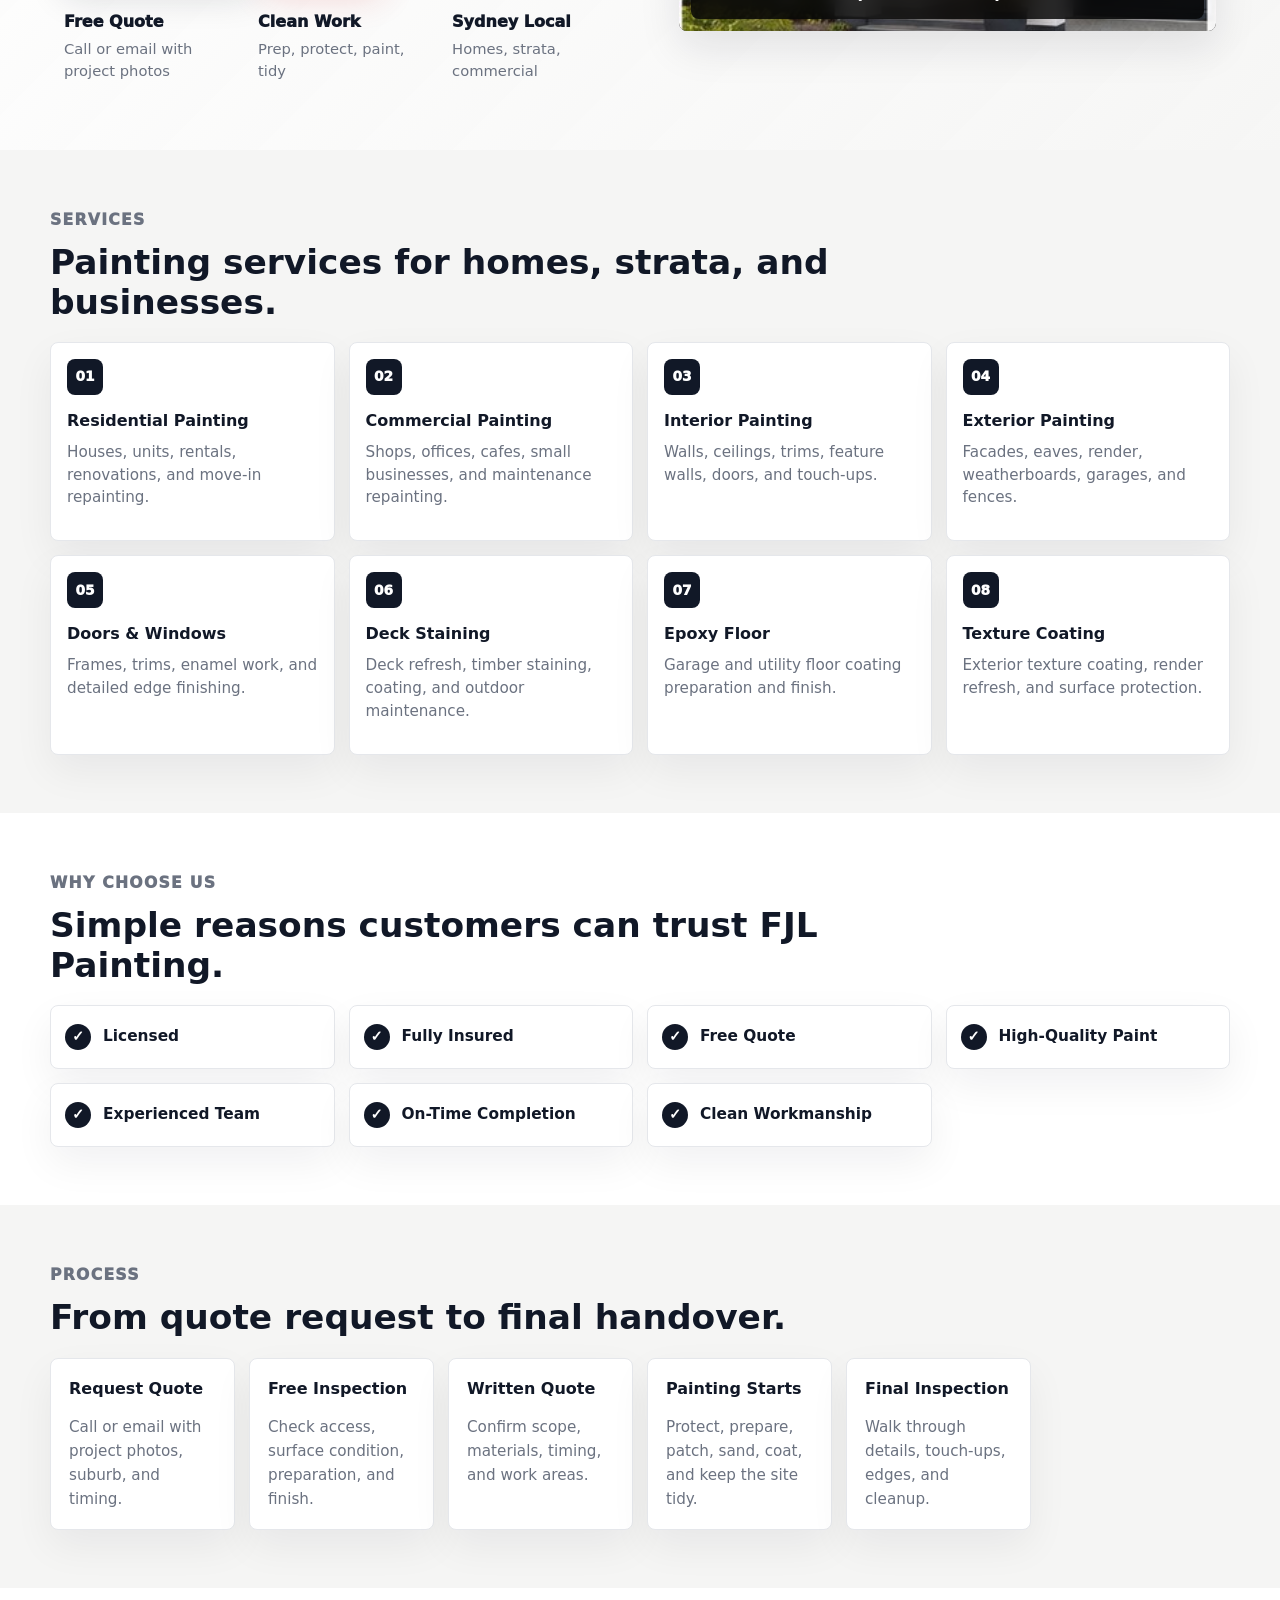
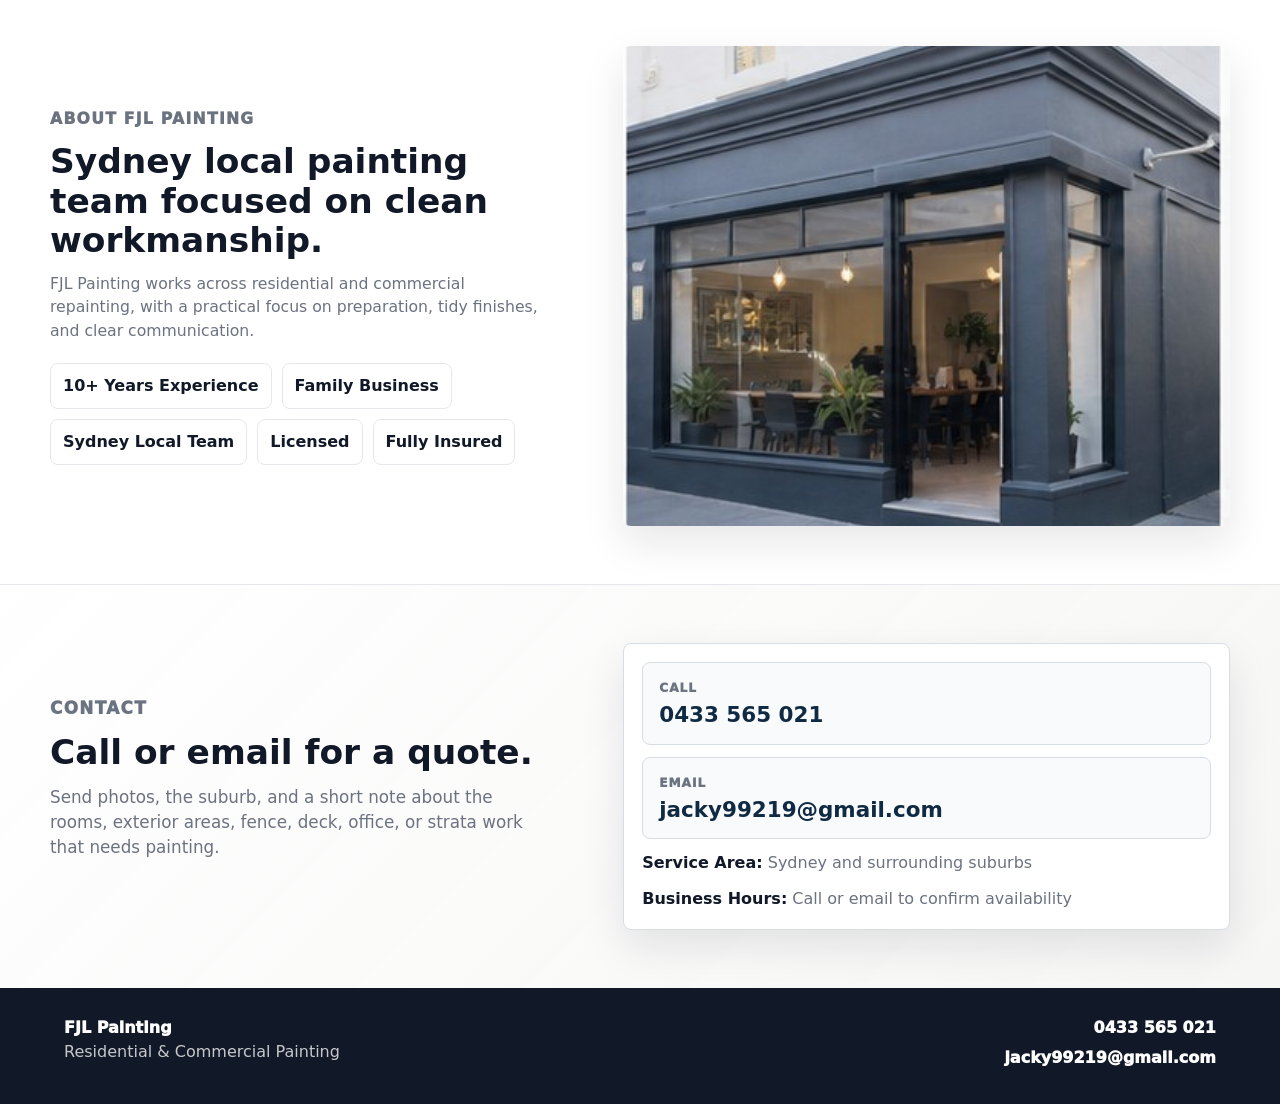
==== commit 041ccdf0: "Restore subtle header contact style" ====
--- a/index.html
+++ b/index.html
@@ -5,8 +5,8 @@
     <meta name="viewport" content="width=device-width, initial-scale=1">
     <title>FJL Painting | Residential & Commercial Painting</title>
     <meta name="description" content="FJL Painting provides residential and commercial painting services in Sydney, including interior painting, exterior painting, touch-ups, repairs, and repainting projects. Call or email for a quote.">
-    <link rel="preload" href="assets/styles.css?v=20260722-7" as="style">
-    <link rel="stylesheet" href="assets/styles.css?v=20260722-7">
+    <link rel="preload" href="assets/styles.css?v=20260722-8" as="style">
+    <link rel="stylesheet" href="assets/styles.css?v=20260722-8">
   </head>
   <body>
     <header class="site-header" data-header>
--- a/assets/styles.css
+++ b/assets/styles.css
@@ -11,7 +11,6 @@
   --contact-border: #d7dde5;
   --contact-ink: #1e3a5f;
   --contact-ink-dark: #102a43;
-  --contact-soft: #eef5ff;
   --shadow: 0 16px 42px rgba(17, 24, 39, 0.1);
   --radius: 8px;
 }
@@ -139,17 +138,6 @@
   white-space: nowrap;
 }
 
-.header-call {
-  border-color: var(--contact-ink-dark);
-  background: var(--contact-ink-dark);
-  box-shadow: 0 10px 22px rgba(16, 42, 67, 0.18);
-}
-
-.header-email {
-  border-color: #c8d8ef;
-  background: var(--contact-soft);
-}
-
 .header-email span,
 .header-call span {
   color: var(--muted);
@@ -164,15 +152,6 @@
   color: var(--contact-ink);
   font-size: clamp(0.92rem, 1.06vw, 1.08rem);
   font-weight: 950;
-}
-
-.header-call span,
-.header-call strong {
-  color: var(--white);
-}
-
-.header-email span {
-  color: #526985;
 }
 
 .section,
--- a/assets/styles.css
+++ b/assets/styles.css
@@ -11,7 +11,6 @@
   --contact-border: #d7dde5;
   --contact-ink: #1e3a5f;
   --contact-ink-dark: #102a43;
-  --contact-soft: #eef5ff;
   --shadow: 0 16px 42px rgba(17, 24, 39, 0.1);
   --radius: 8px;
 }
@@ -139,17 +138,6 @@
   white-space: nowrap;
 }
 
-.header-call {
-  border-color: var(--contact-ink-dark);
-  background: var(--contact-ink-dark);
-  box-shadow: 0 10px 22px rgba(16, 42, 67, 0.18);
-}
-
-.header-email {
-  border-color: #c8d8ef;
-  background: var(--contact-soft);
-}
-
 .header-email span,
 .header-call span {
   color: var(--muted);
@@ -164,15 +152,6 @@
   color: var(--contact-ink);
   font-size: clamp(0.92rem, 1.06vw, 1.08rem);
   font-weight: 950;
-}
-
-.header-call span,
-.header-call strong {
-  color: var(--white);
-}
-
-.header-email span {
-  color: #526985;
 }
 
 .section,
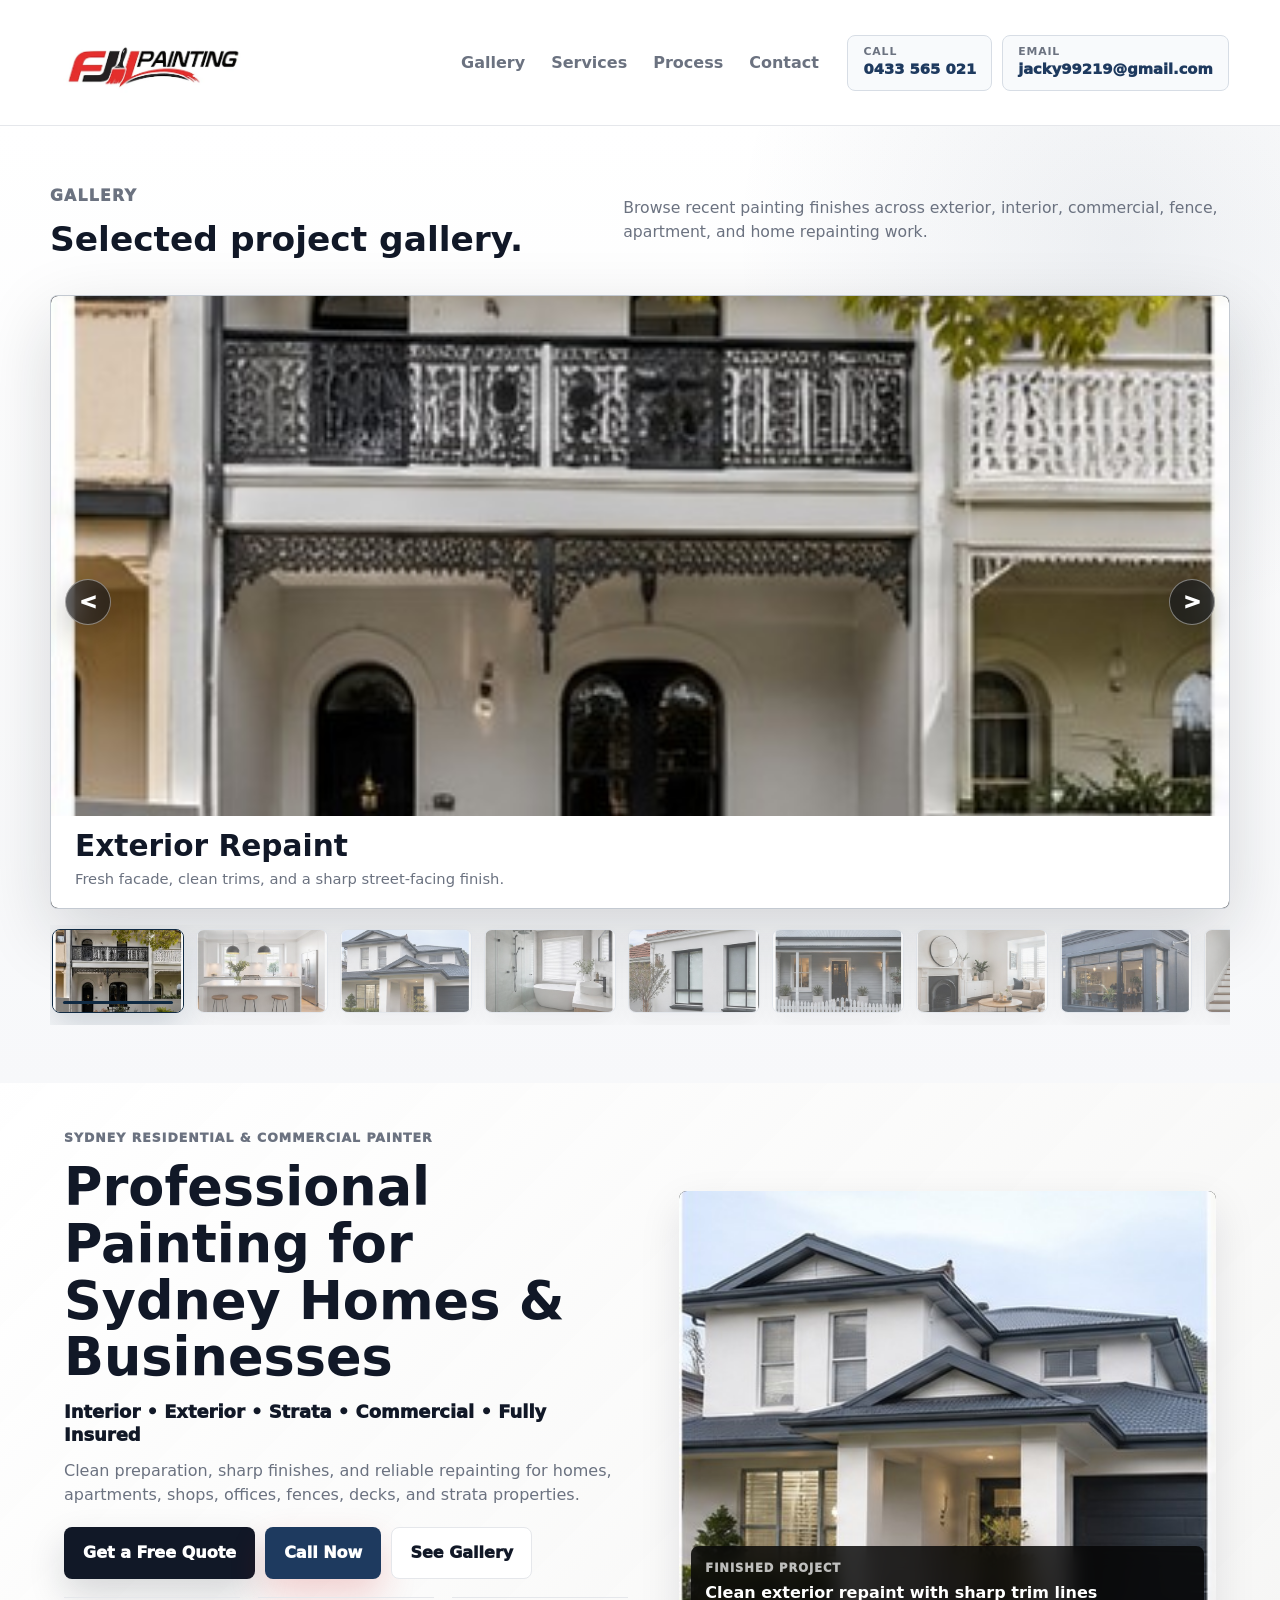
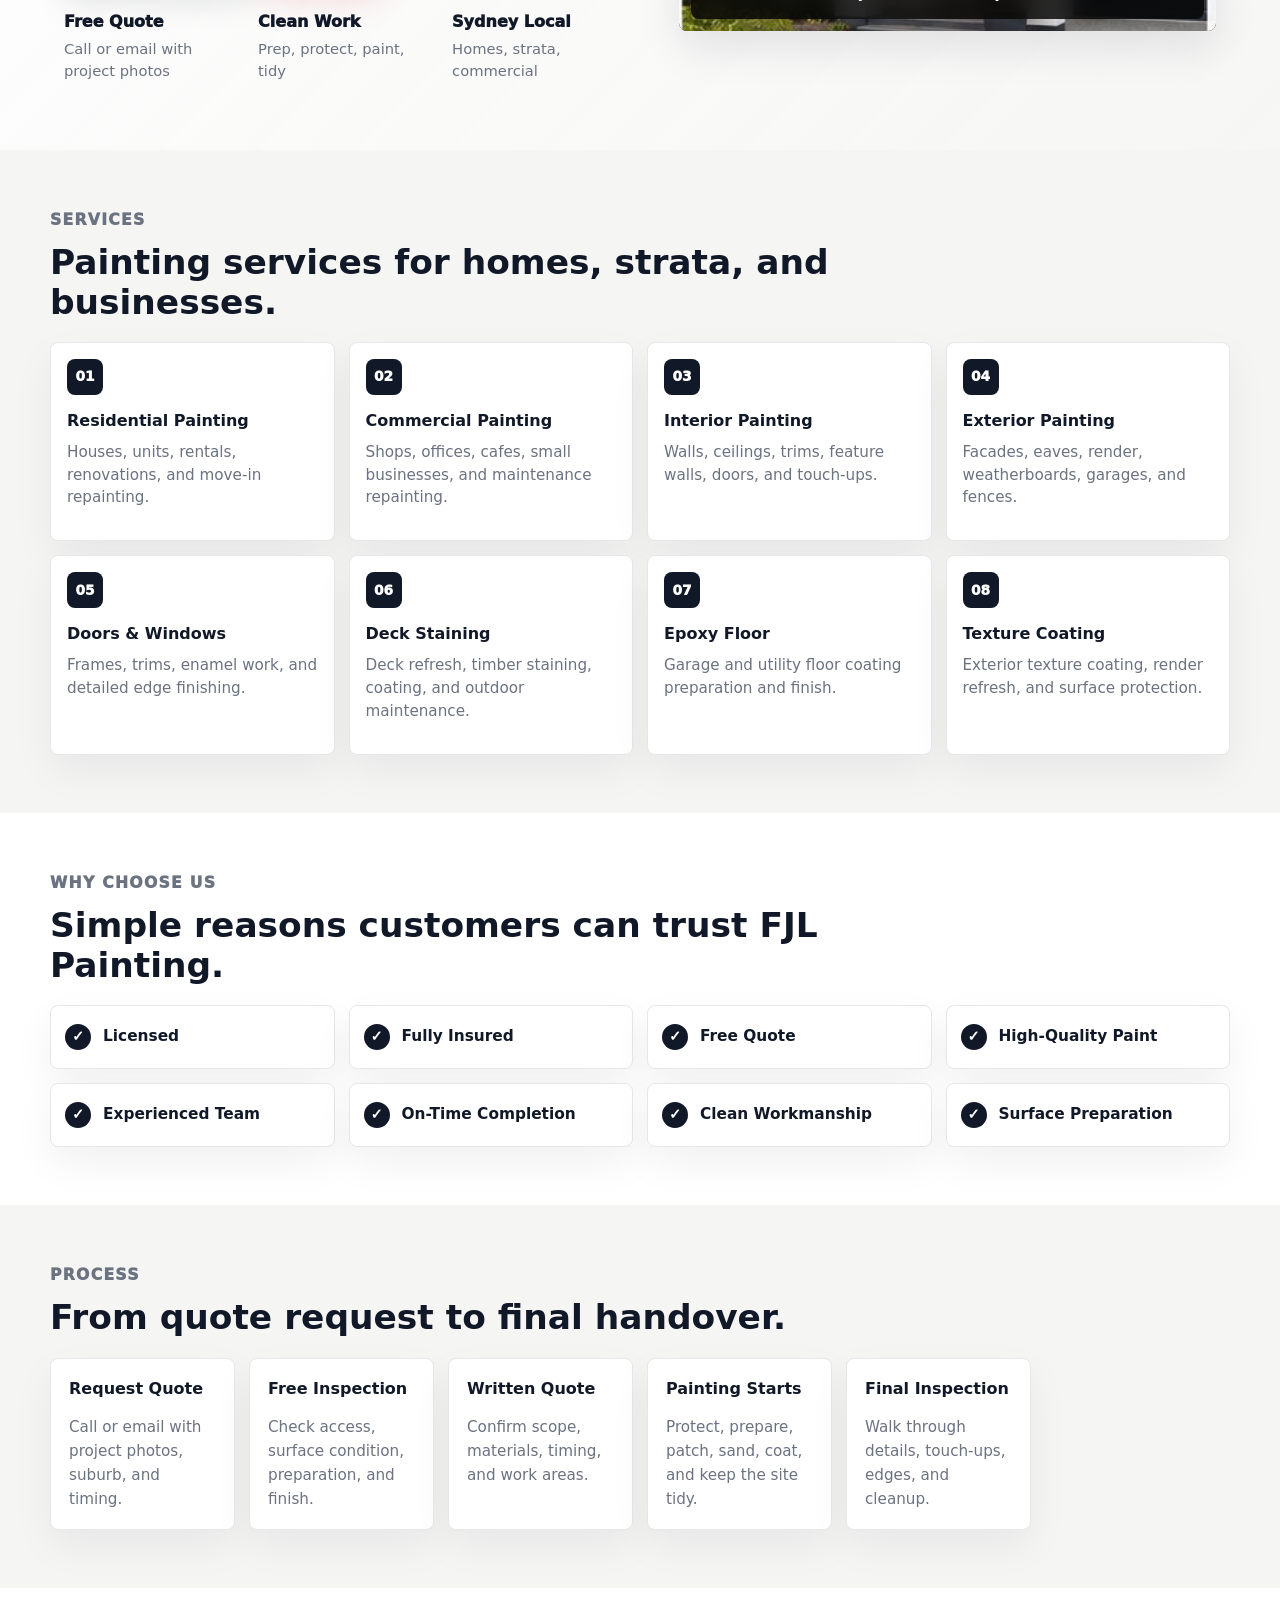
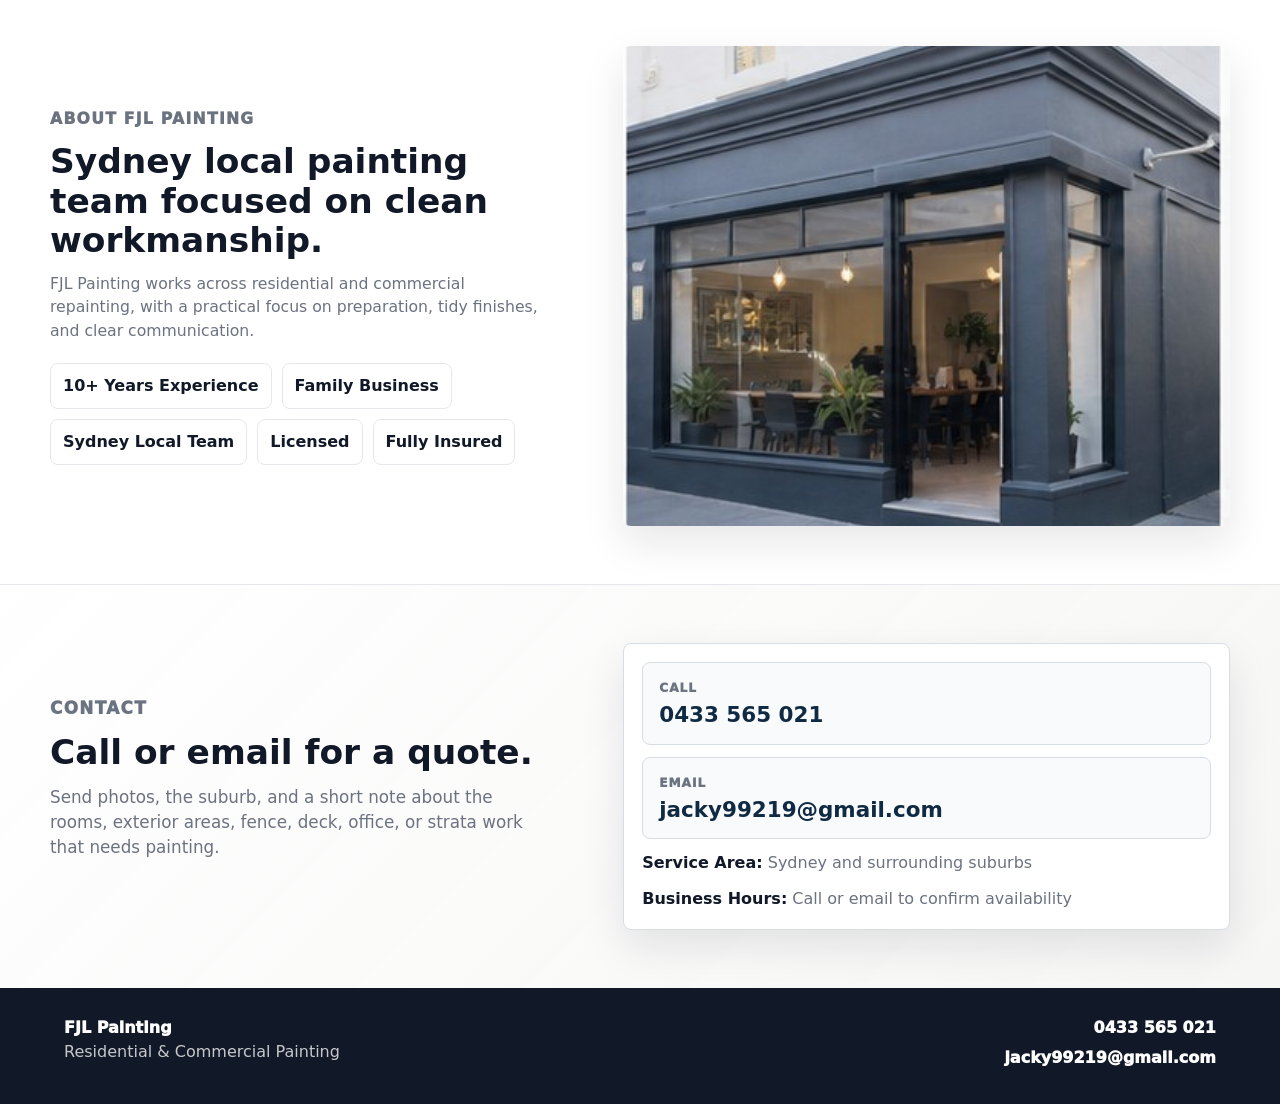
==== commit b44100b0: "Restore natural contact width and add trust item" ====
--- a/index.html
+++ b/index.html
@@ -5,8 +5,8 @@
     <meta name="viewport" content="width=device-width, initial-scale=1">
     <title>FJL Painting | Residential & Commercial Painting</title>
     <meta name="description" content="FJL Painting provides residential and commercial painting services in Sydney, including interior painting, exterior painting, touch-ups, repairs, and repainting projects. Call or email for a quote.">
-    <link rel="preload" href="assets/styles.css?v=20260722-8" as="style">
-    <link rel="stylesheet" href="assets/styles.css?v=20260722-8">
+    <link rel="preload" href="assets/styles.css?v=20260722-10" as="style">
+    <link rel="stylesheet" href="assets/styles.css?v=20260722-10">
   </head>
   <body>
     <header class="site-header" data-header>
@@ -142,6 +142,7 @@
             <article><span>✓</span><strong>Experienced Team</strong></article>
             <article><span>✓</span><strong>On-Time Completion</strong></article>
             <article><span>✓</span><strong>Clean Workmanship</strong></article>
+            <article><span>✓</span><strong>Surface Preparation</strong></article>
           </div>
         </div>
       </section>
--- a/assets/styles.css
+++ b/assets/styles.css
@@ -124,9 +124,7 @@
 .header-email,
 .header-call {
   display: grid;
-  justify-items: center;
   gap: 1px;
-  width: 100%;
   min-width: 0;
   min-height: 56px;
   border-radius: var(--radius);
@@ -134,7 +132,6 @@
   padding: 10px 15px;
   background: var(--contact-bg);
   line-height: 1.1;
-  text-align: center;
   white-space: nowrap;
 }
 
@@ -797,9 +794,7 @@
   }
 
   .header-contact {
-    display: grid;
-    grid-template-columns: repeat(2, minmax(0, 1fr));
-    width: min(440px, 100%);
+    display: inline-flex;
     flex: 0 0 auto;
     justify-self: end;
     gap: 10px;
@@ -859,7 +854,6 @@
   }
 
   .header-contact {
-    width: min(340px, 100%);
     gap: 6px;
   }
 
--- a/assets/styles.css
+++ b/assets/styles.css
@@ -124,9 +124,7 @@
 .header-email,
 .header-call {
   display: grid;
-  justify-items: center;
   gap: 1px;
-  width: 100%;
   min-width: 0;
   min-height: 56px;
   border-radius: var(--radius);
@@ -134,7 +132,6 @@
   padding: 10px 15px;
   background: var(--contact-bg);
   line-height: 1.1;
-  text-align: center;
   white-space: nowrap;
 }
 
@@ -797,9 +794,7 @@
   }
 
   .header-contact {
-    display: grid;
-    grid-template-columns: repeat(2, minmax(0, 1fr));
-    width: min(440px, 100%);
+    display: inline-flex;
     flex: 0 0 auto;
     justify-self: end;
     gap: 10px;
@@ -859,7 +854,6 @@
   }
 
   .header-contact {
-    width: min(340px, 100%);
     gap: 6px;
   }
 
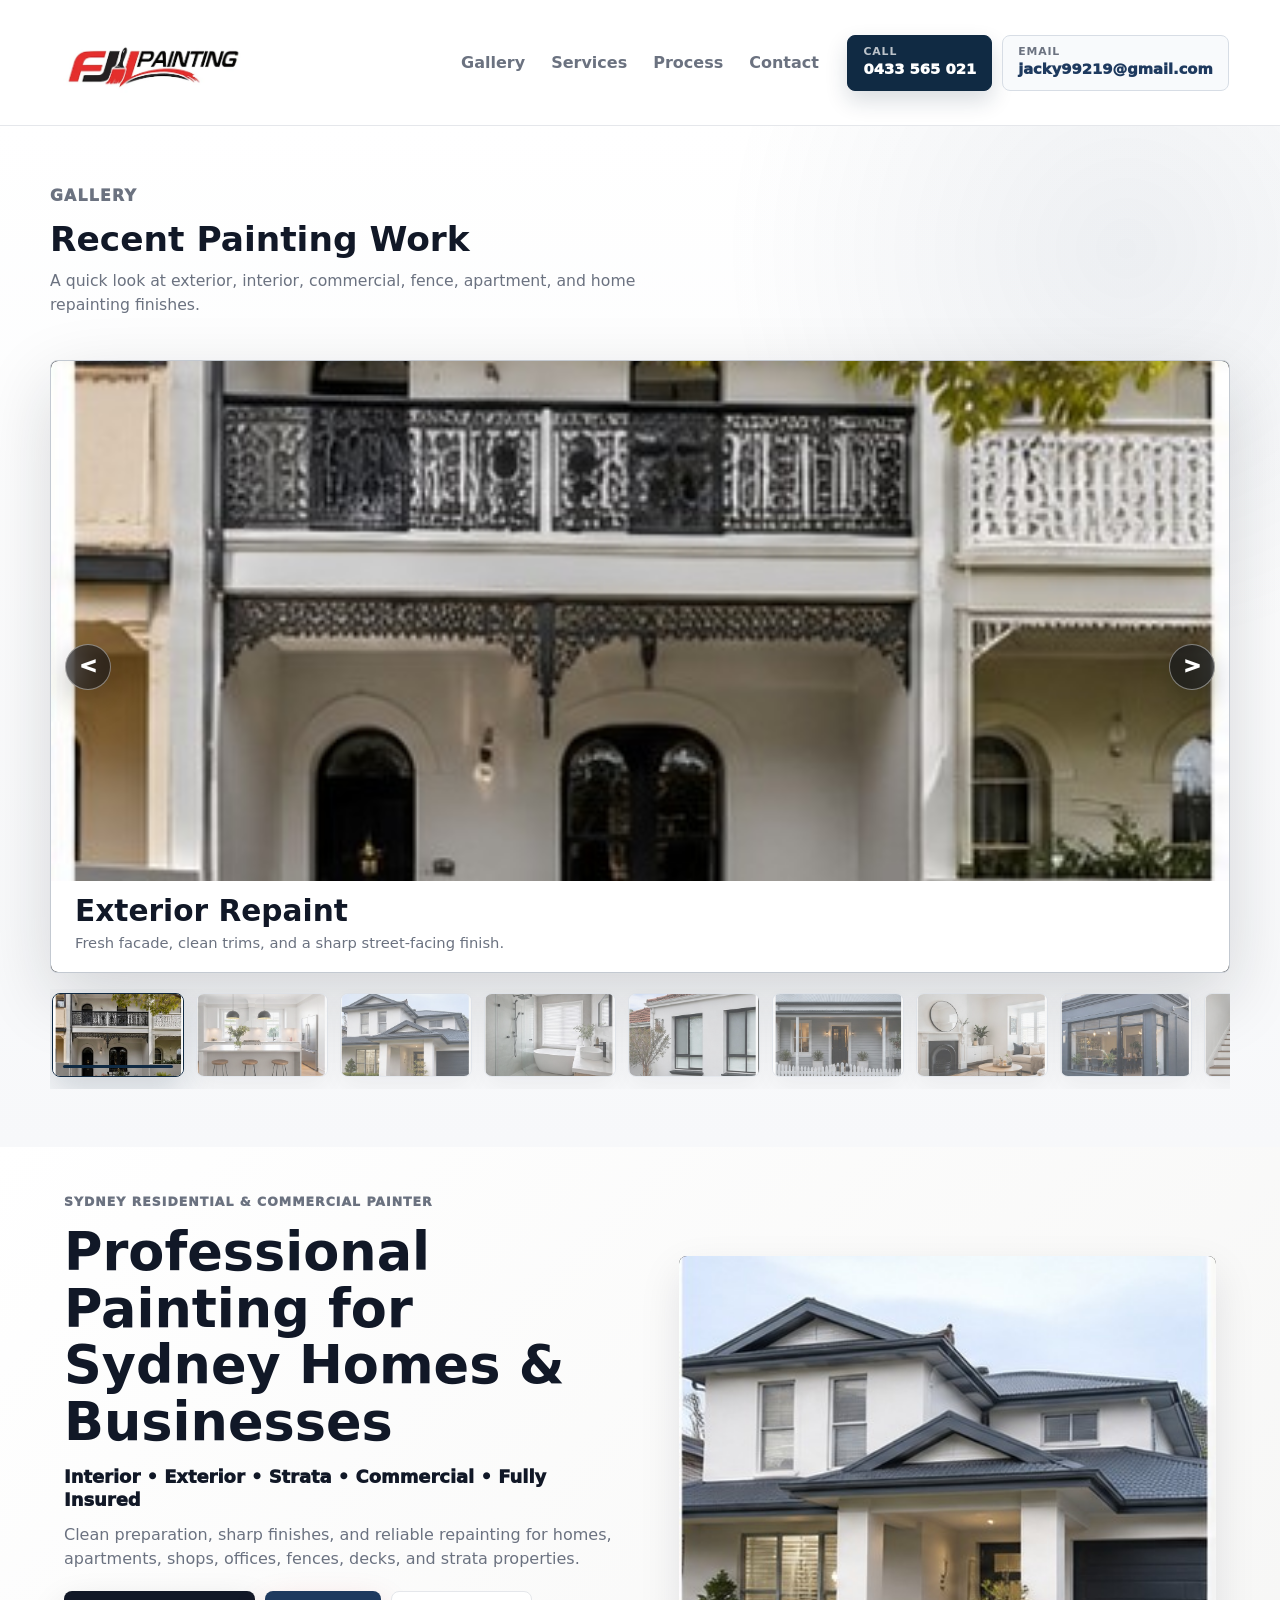
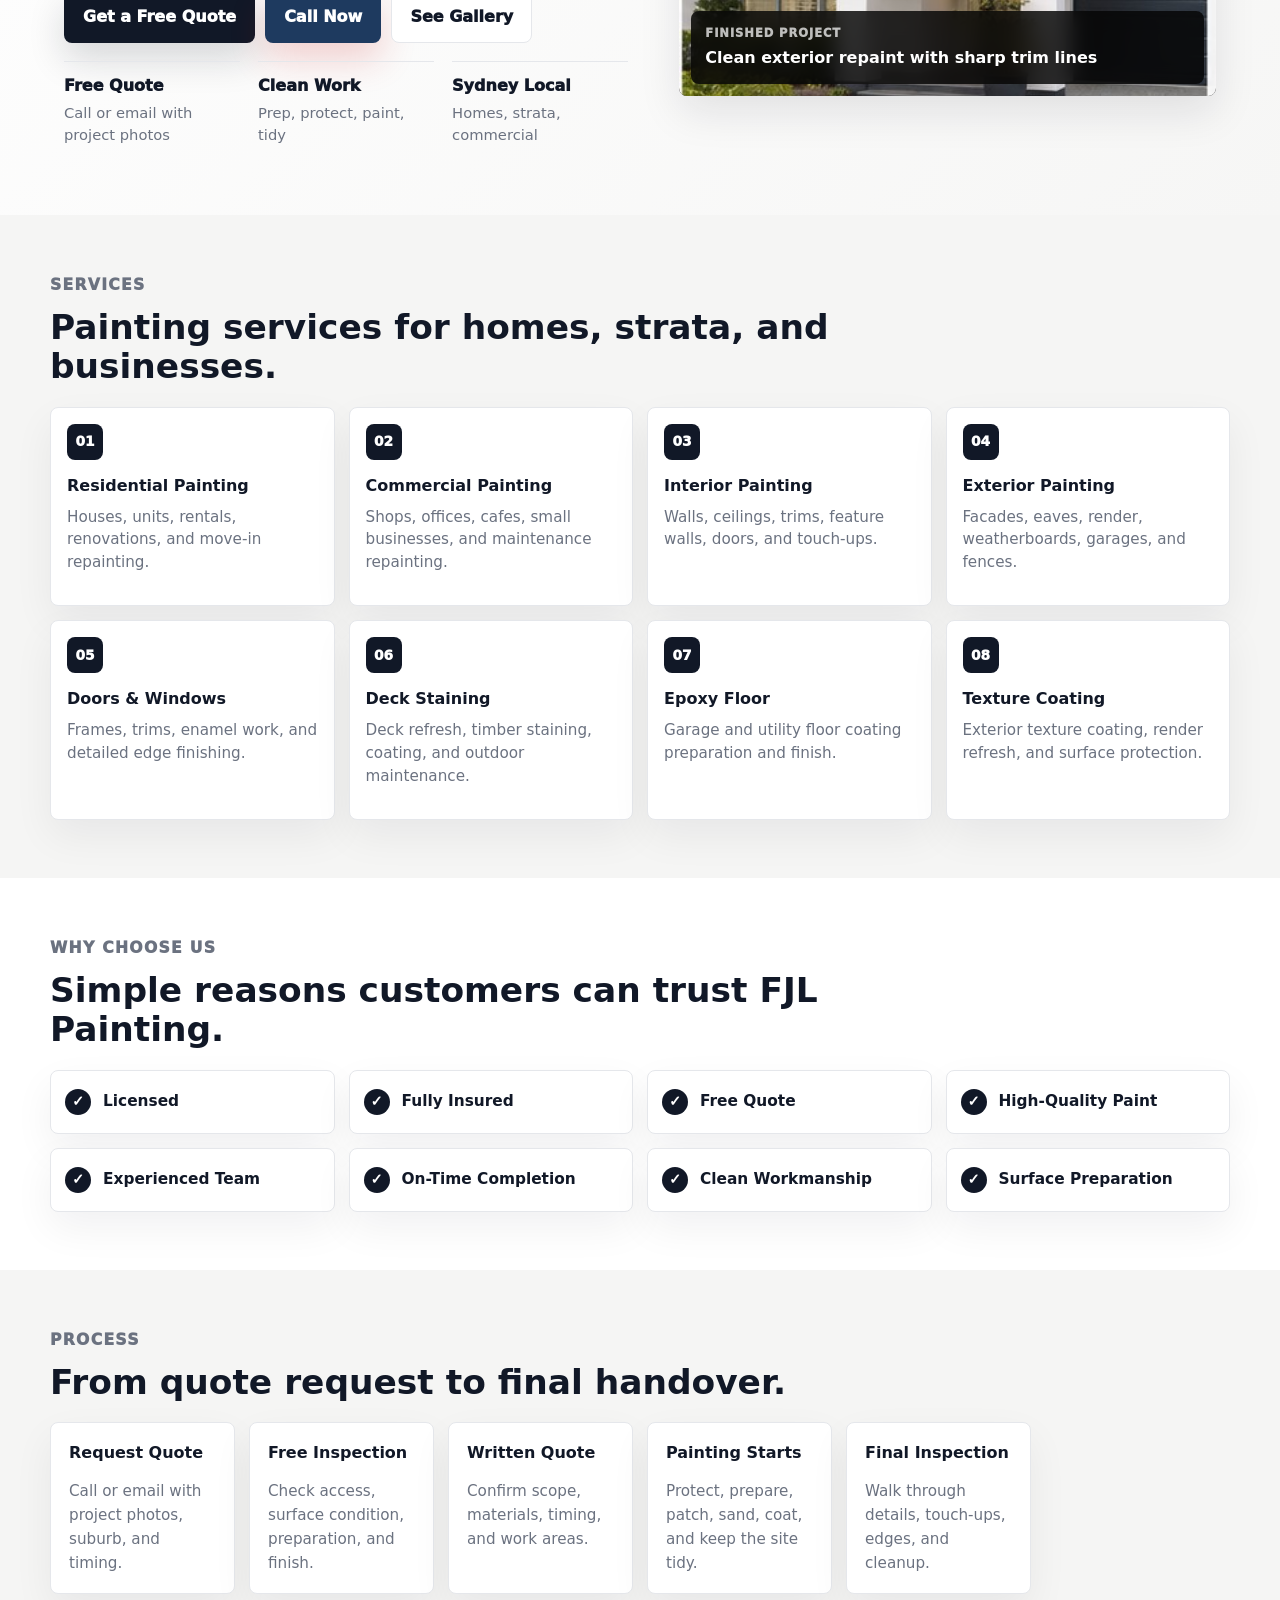
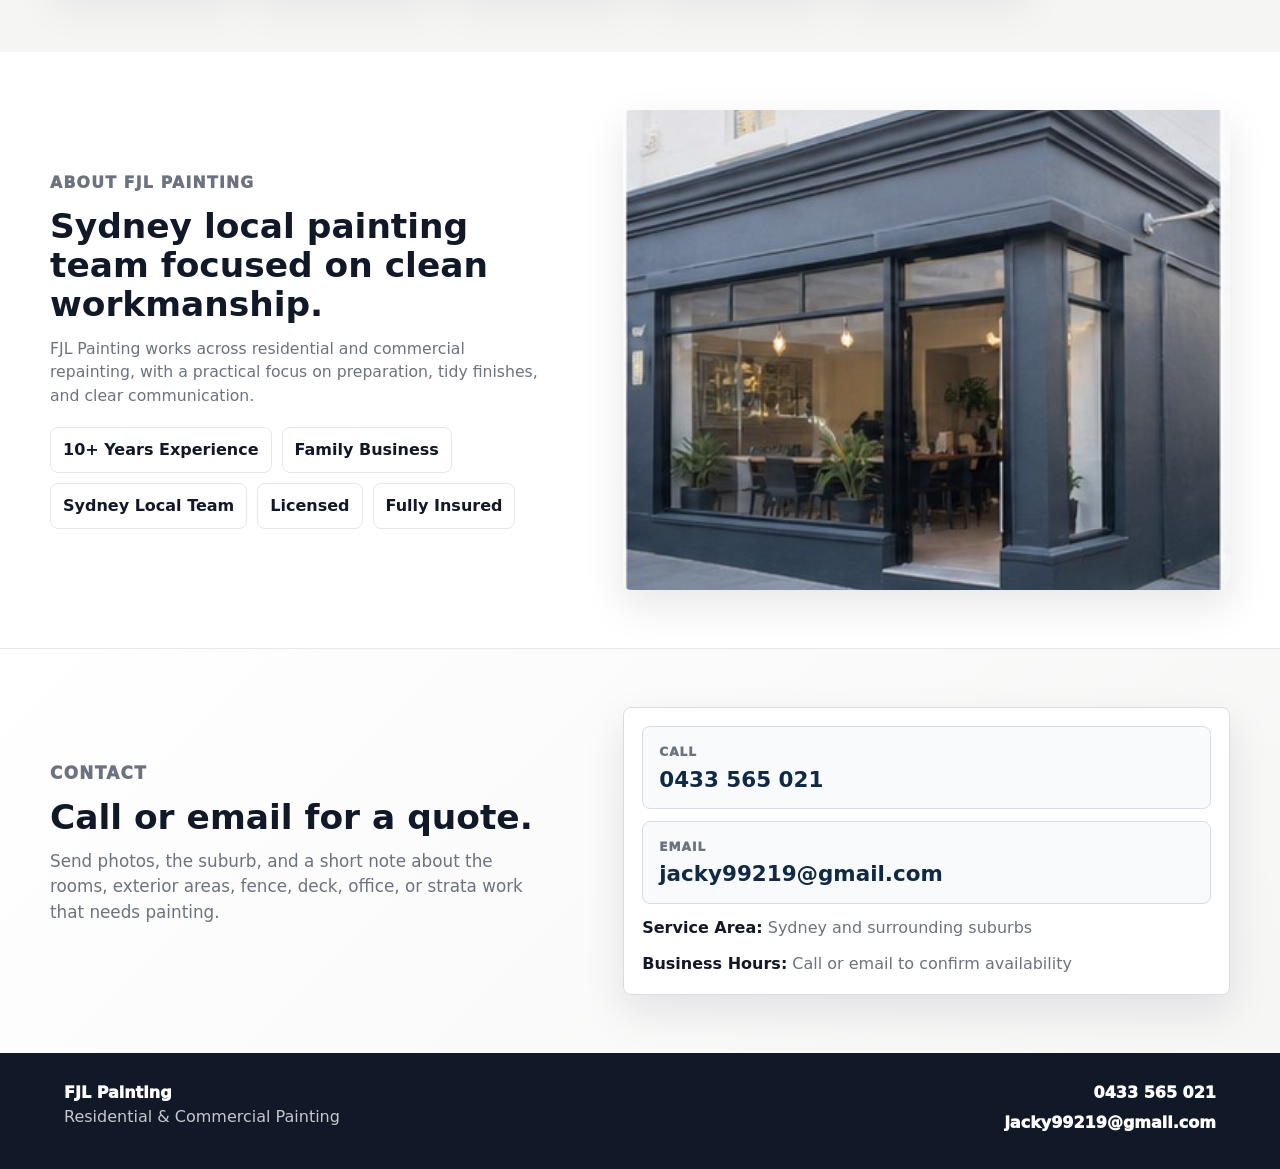
==== commit d26992c9: "Refine gallery heading and header contact" ====
--- a/index.html
+++ b/index.html
@@ -5,8 +5,8 @@
     <meta name="viewport" content="width=device-width, initial-scale=1">
     <title>FJL Painting | Residential & Commercial Painting</title>
     <meta name="description" content="FJL Painting provides residential and commercial painting services in Sydney, including interior painting, exterior painting, touch-ups, repairs, and repainting projects. Call or email for a quote.">
-    <link rel="preload" href="assets/styles.css?v=20260722-10" as="style">
-    <link rel="stylesheet" href="assets/styles.css?v=20260722-10">
+    <link rel="preload" href="assets/styles.css?v=20260722-12" as="style">
+    <link rel="stylesheet" href="assets/styles.css?v=20260722-12">
   </head>
   <body>
     <header class="site-header" data-header>
@@ -42,9 +42,9 @@
           <div class="portfolio-heading">
             <div>
               <p class="eyebrow">Gallery</p>
-              <h2>Selected project gallery.</h2>
-            </div>
-            <p>Browse recent painting finishes across exterior, interior, commercial, fence, apartment, and home repainting work.</p>
+              <h2>Recent Painting Work</h2>
+            </div>
+            <p>A quick look at exterior, interior, commercial, fence, apartment, and home repainting finishes.</p>
           </div>
           <div class="portfolio-flipbook" data-portfolio>
             <div class="portfolio-stage">
--- a/assets/styles.css
+++ b/assets/styles.css
@@ -11,6 +11,7 @@
   --contact-border: #d7dde5;
   --contact-ink: #1e3a5f;
   --contact-ink-dark: #102a43;
+  --contact-soft: #f8fafc;
   --shadow: 0 16px 42px rgba(17, 24, 39, 0.1);
   --radius: 8px;
 }
@@ -151,6 +152,24 @@
   font-weight: 950;
 }
 
+.header-call {
+  border-color: var(--contact-ink-dark);
+  background: var(--contact-ink-dark);
+  box-shadow: 0 10px 22px rgba(16, 42, 67, 0.16);
+}
+
+.header-call span {
+  color: rgba(255, 255, 255, 0.72);
+}
+
+.header-call strong {
+  color: var(--white);
+}
+
+.header-email {
+  background: var(--contact-soft);
+}
+
 .section,
 .portfolio-section,
 .section-band,
@@ -497,8 +516,17 @@
 .portfolio-heading {
   display: grid;
   grid-template-columns: 1fr;
-  gap: 18px;
-  margin-bottom: 24px;
+  gap: 10px;
+  max-width: 760px;
+  margin-bottom: 28px;
+}
+
+.portfolio-heading h2 {
+  margin-bottom: 0;
+}
+
+.portfolio-heading p:last-child {
+  max-width: 660px;
 }
 
 .portfolio-flipbook {
@@ -808,7 +836,6 @@
     padding-inline: clamp(24px, 5vw, 64px);
   }
 
-  .portfolio-heading,
   .about-layout,
   .contact-layout {
     grid-template-columns: minmax(0, 0.9fr) minmax(0, 1.1fr);
--- a/assets/styles.css
+++ b/assets/styles.css
@@ -11,6 +11,7 @@
   --contact-border: #d7dde5;
   --contact-ink: #1e3a5f;
   --contact-ink-dark: #102a43;
+  --contact-soft: #f8fafc;
   --shadow: 0 16px 42px rgba(17, 24, 39, 0.1);
   --radius: 8px;
 }
@@ -151,6 +152,24 @@
   font-weight: 950;
 }
 
+.header-call {
+  border-color: var(--contact-ink-dark);
+  background: var(--contact-ink-dark);
+  box-shadow: 0 10px 22px rgba(16, 42, 67, 0.16);
+}
+
+.header-call span {
+  color: rgba(255, 255, 255, 0.72);
+}
+
+.header-call strong {
+  color: var(--white);
+}
+
+.header-email {
+  background: var(--contact-soft);
+}
+
 .section,
 .portfolio-section,
 .section-band,
@@ -497,8 +516,17 @@
 .portfolio-heading {
   display: grid;
   grid-template-columns: 1fr;
-  gap: 18px;
-  margin-bottom: 24px;
+  gap: 10px;
+  max-width: 760px;
+  margin-bottom: 28px;
+}
+
+.portfolio-heading h2 {
+  margin-bottom: 0;
+}
+
+.portfolio-heading p:last-child {
+  max-width: 660px;
 }
 
 .portfolio-flipbook {
@@ -808,7 +836,6 @@
     padding-inline: clamp(24px, 5vw, 64px);
   }
 
-  .portfolio-heading,
   .about-layout,
   .contact-layout {
     grid-template-columns: minmax(0, 0.9fr) minmax(0, 1.1fr);
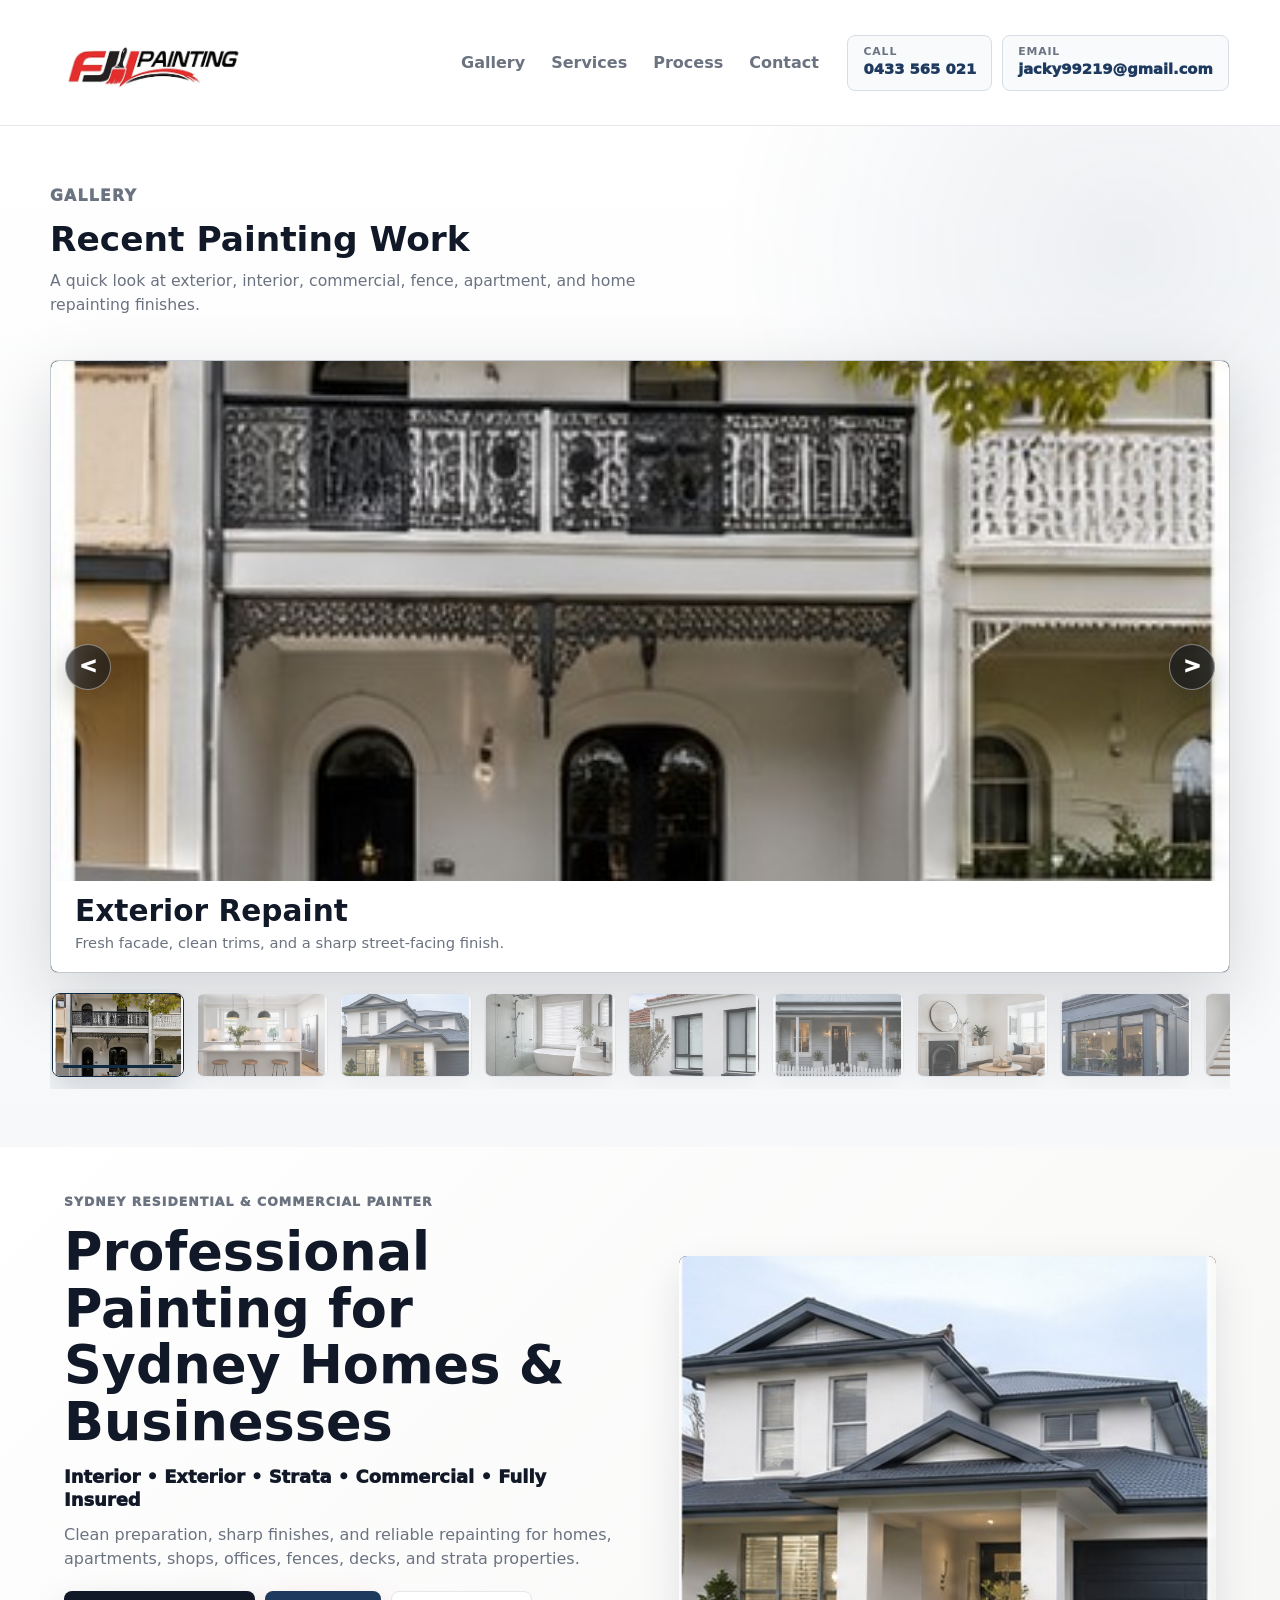
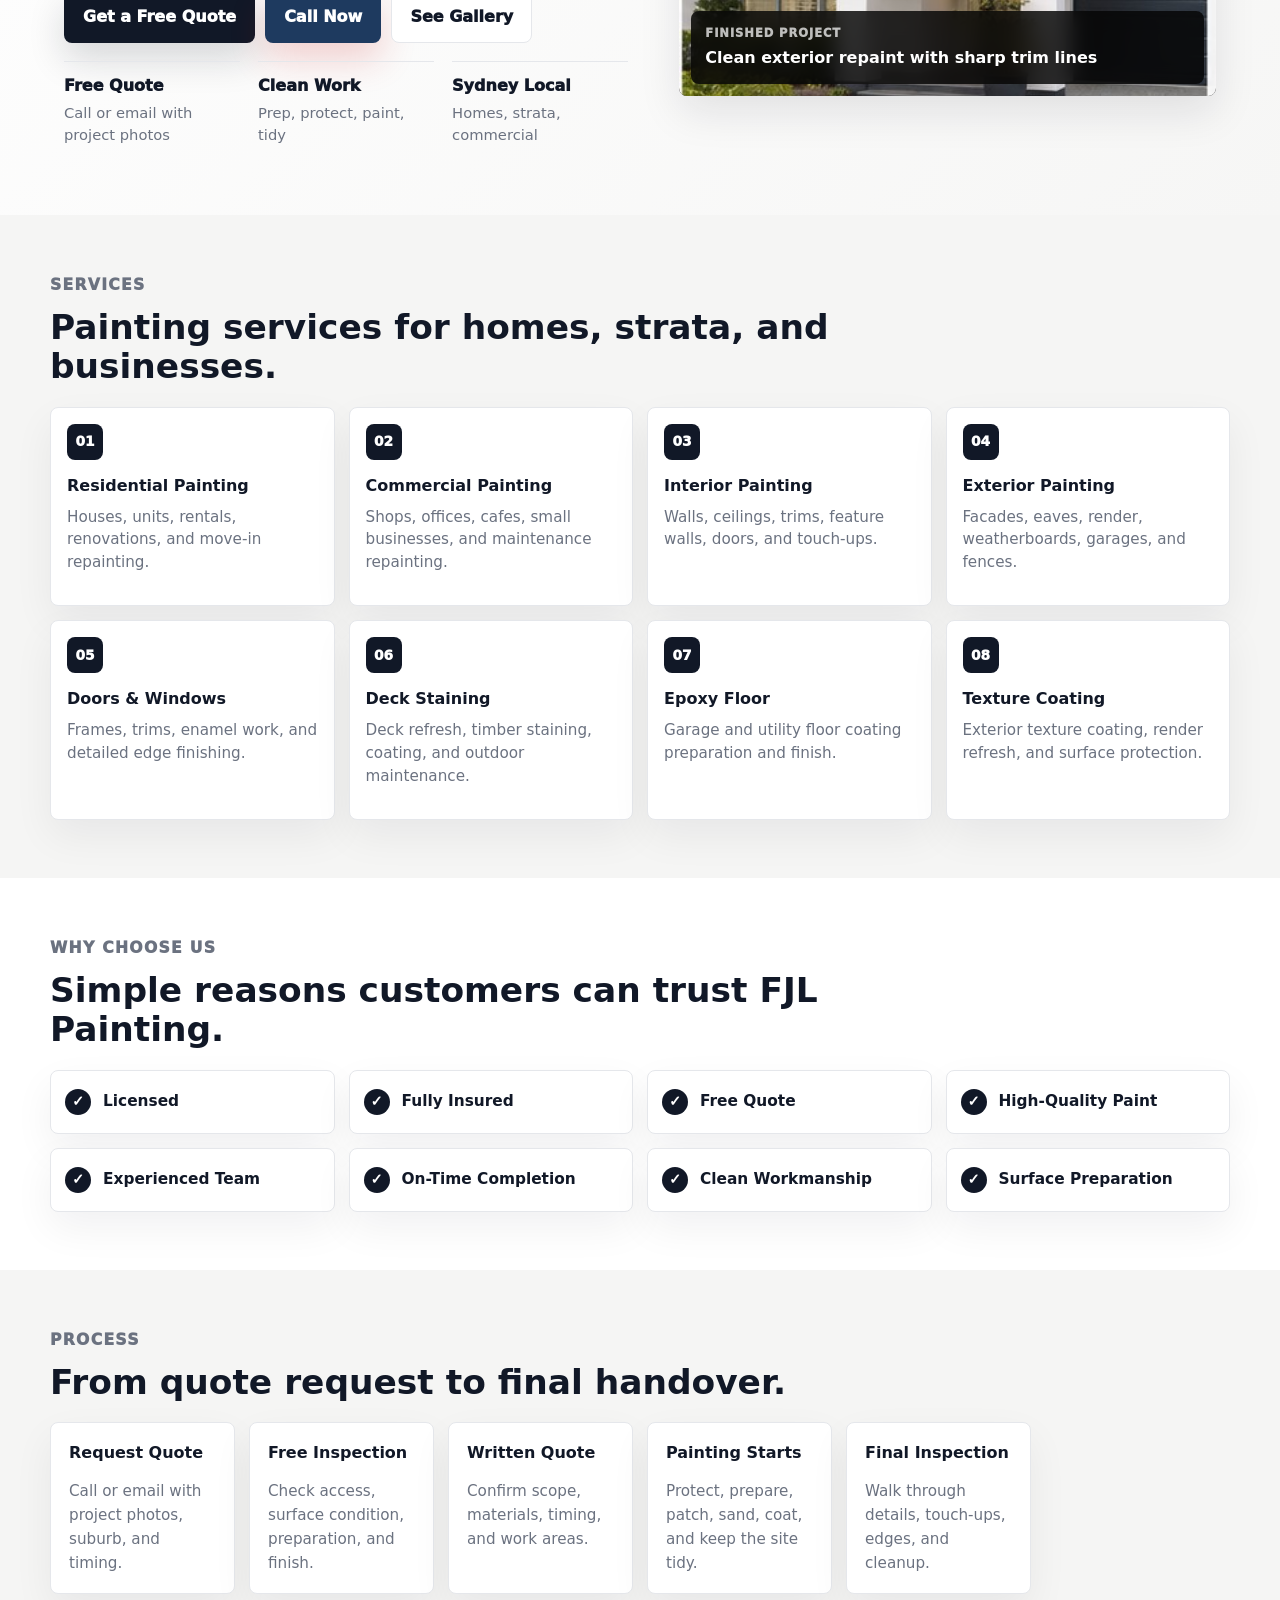
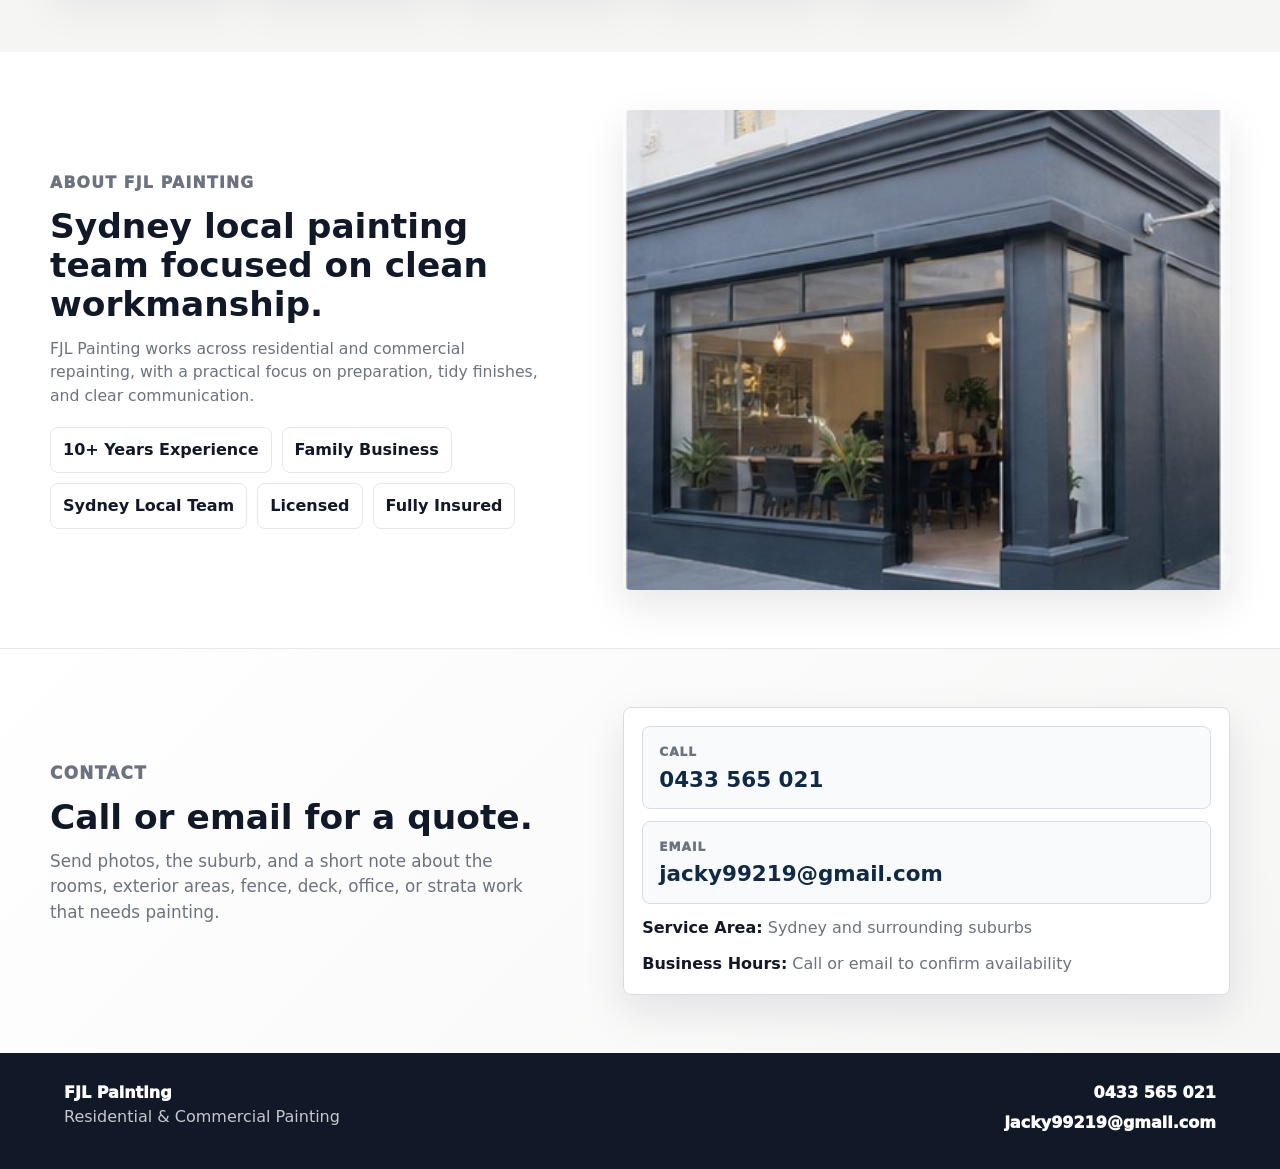
==== commit c1b17c54: "Unify header contact colors" ====
--- a/index.html
+++ b/index.html
@@ -5,8 +5,8 @@
     <meta name="viewport" content="width=device-width, initial-scale=1">
     <title>FJL Painting | Residential & Commercial Painting</title>
     <meta name="description" content="FJL Painting provides residential and commercial painting services in Sydney, including interior painting, exterior painting, touch-ups, repairs, and repainting projects. Call or email for a quote.">
-    <link rel="preload" href="assets/styles.css?v=20260722-12" as="style">
-    <link rel="stylesheet" href="assets/styles.css?v=20260722-12">
+    <link rel="preload" href="assets/styles.css?v=20260722-13" as="style">
+    <link rel="stylesheet" href="assets/styles.css?v=20260722-13">
   </head>
   <body>
     <header class="site-header" data-header>
--- a/assets/styles.css
+++ b/assets/styles.css
@@ -152,21 +152,8 @@
   font-weight: 950;
 }
 
+.header-email,
 .header-call {
-  border-color: var(--contact-ink-dark);
-  background: var(--contact-ink-dark);
-  box-shadow: 0 10px 22px rgba(16, 42, 67, 0.16);
-}
-
-.header-call span {
-  color: rgba(255, 255, 255, 0.72);
-}
-
-.header-call strong {
-  color: var(--white);
-}
-
-.header-email {
   background: var(--contact-soft);
 }
 
--- a/assets/styles.css
+++ b/assets/styles.css
@@ -152,21 +152,8 @@
   font-weight: 950;
 }
 
+.header-email,
 .header-call {
-  border-color: var(--contact-ink-dark);
-  background: var(--contact-ink-dark);
-  box-shadow: 0 10px 22px rgba(16, 42, 67, 0.16);
-}
-
-.header-call span {
-  color: rgba(255, 255, 255, 0.72);
-}
-
-.header-call strong {
-  color: var(--white);
-}
-
-.header-email {
   background: var(--contact-soft);
 }
 
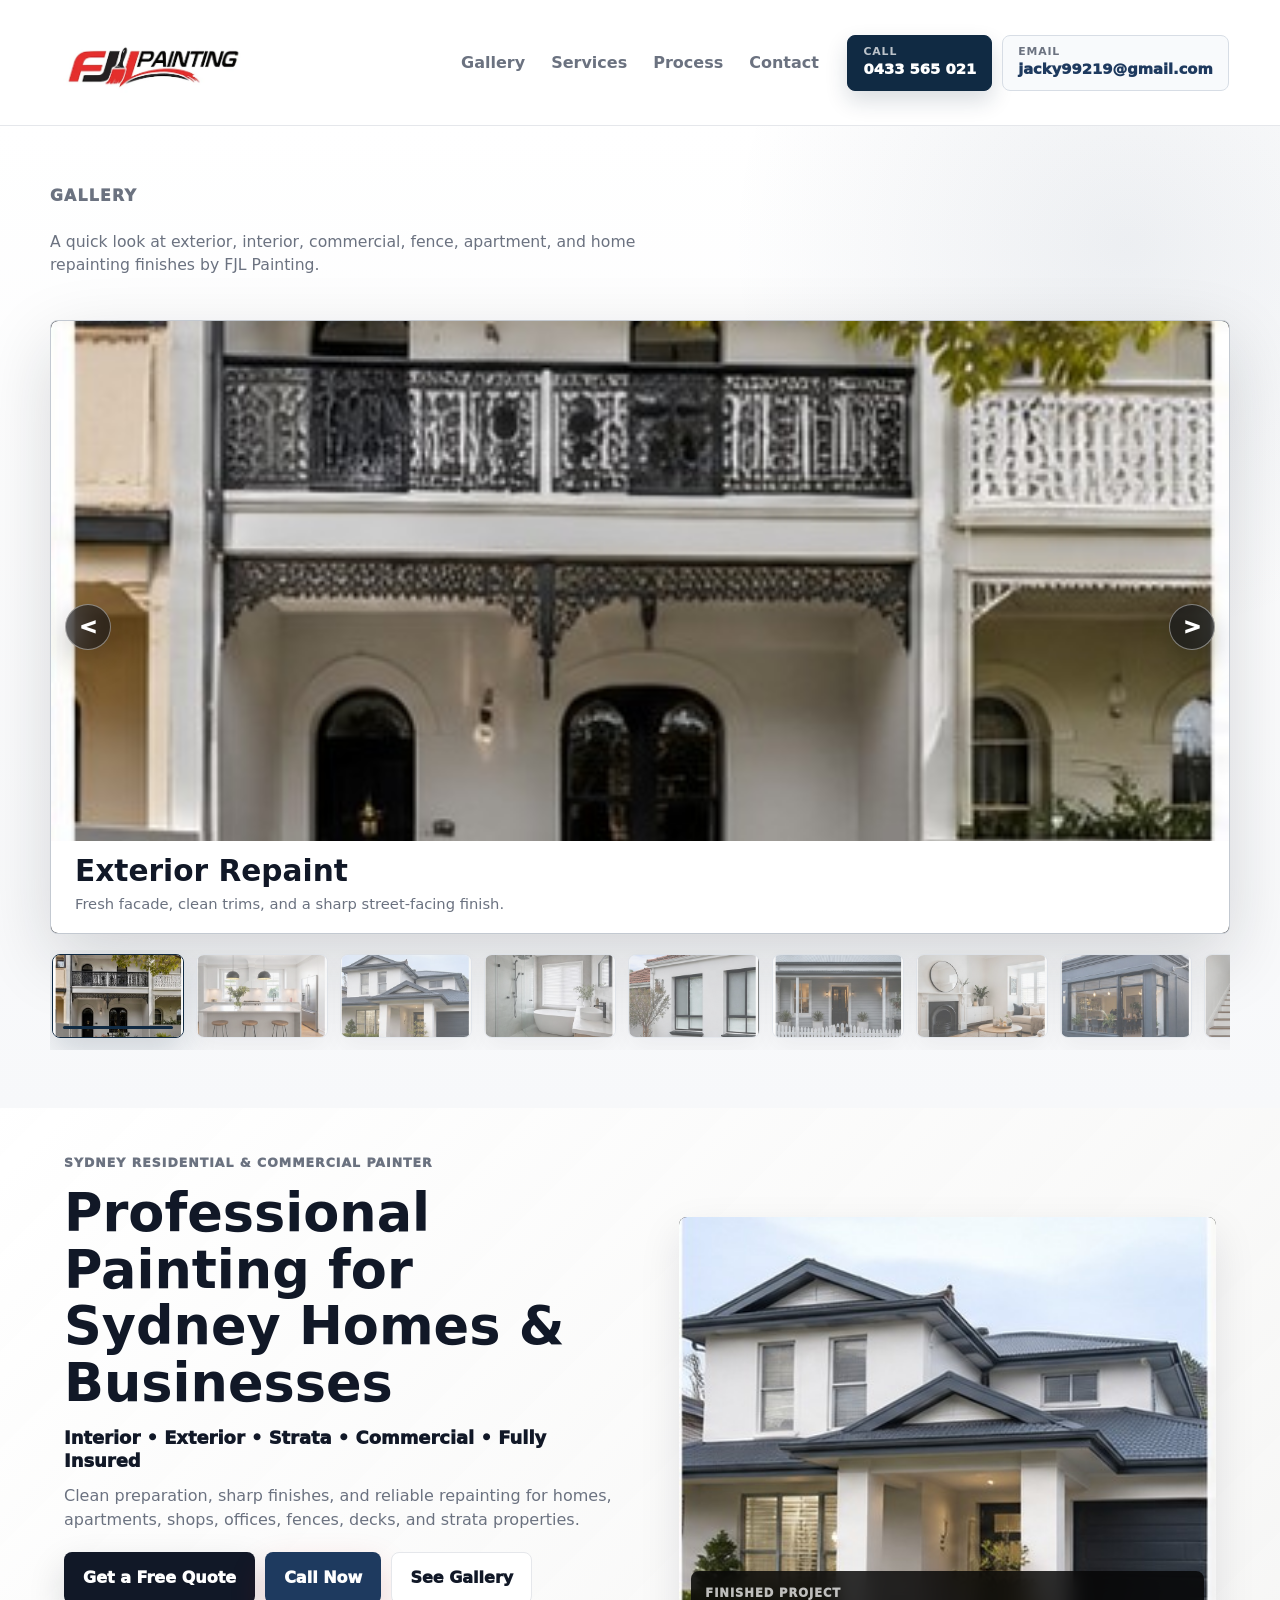
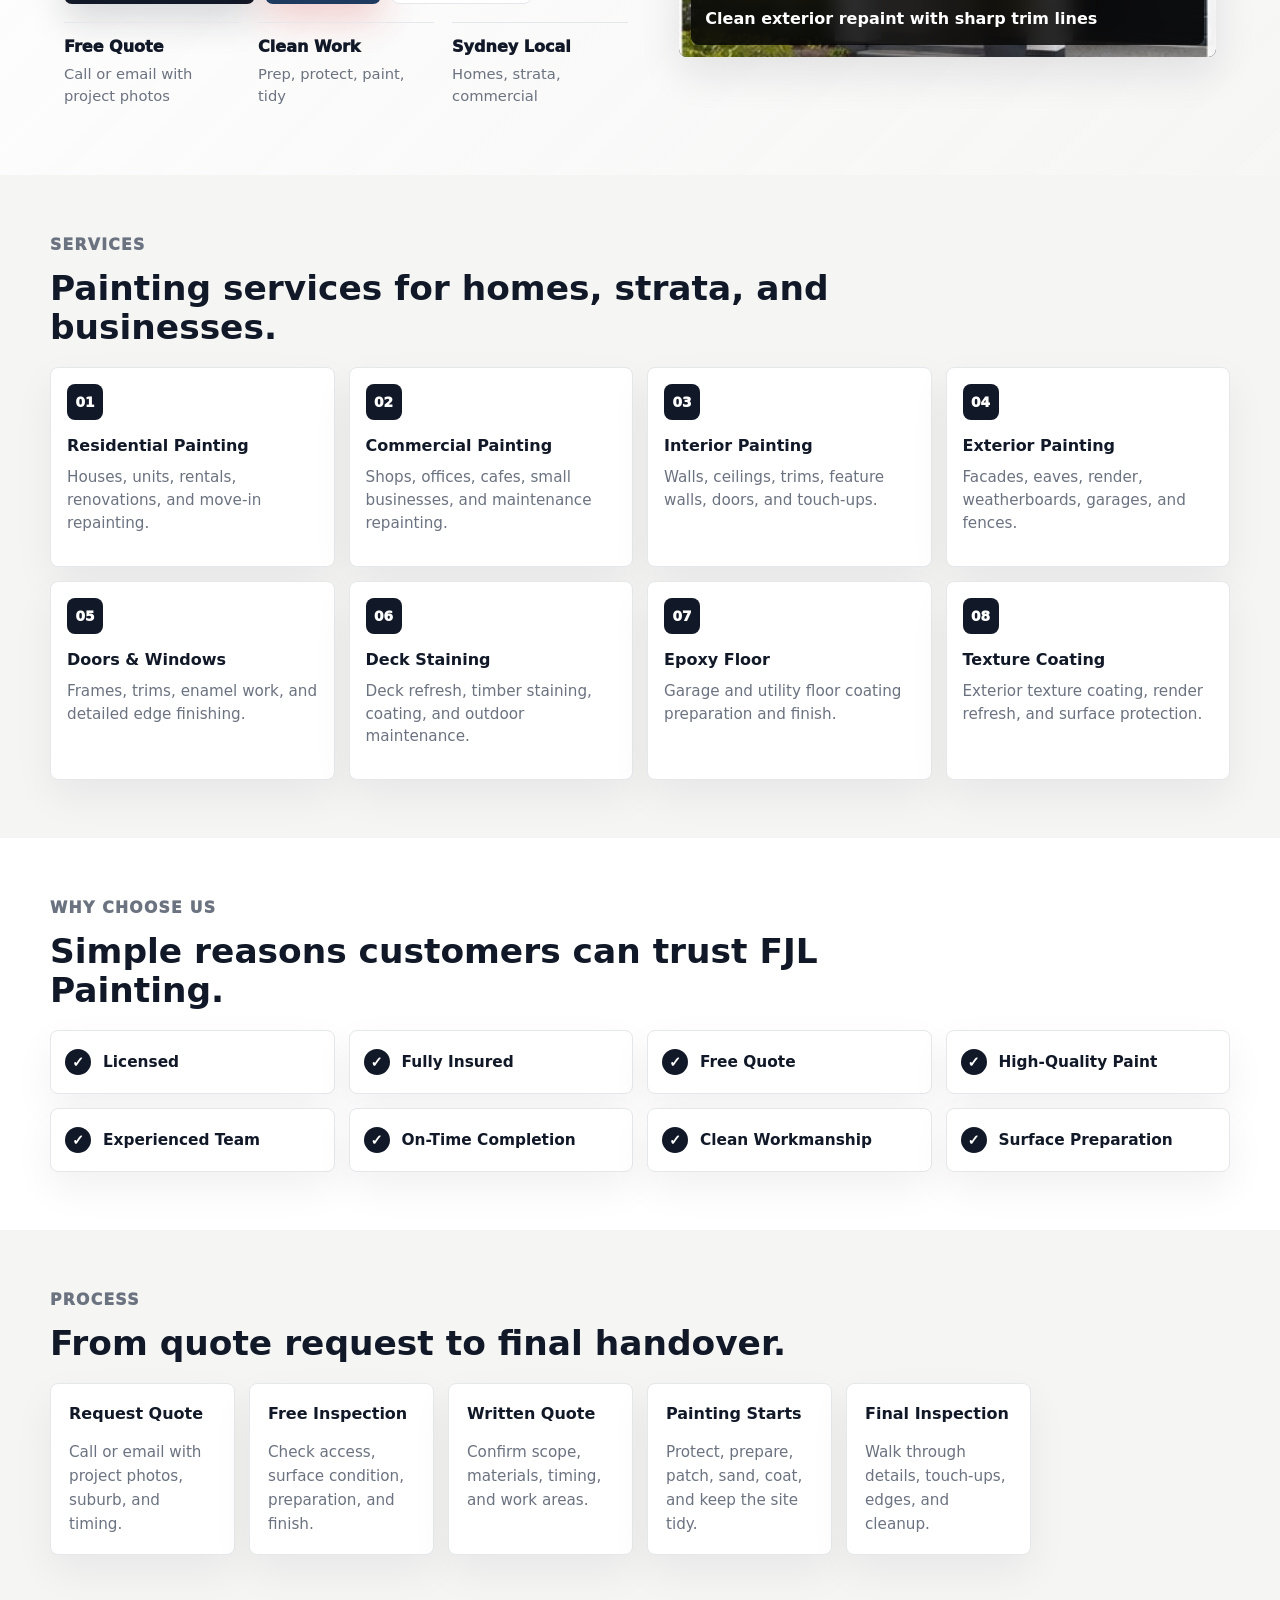
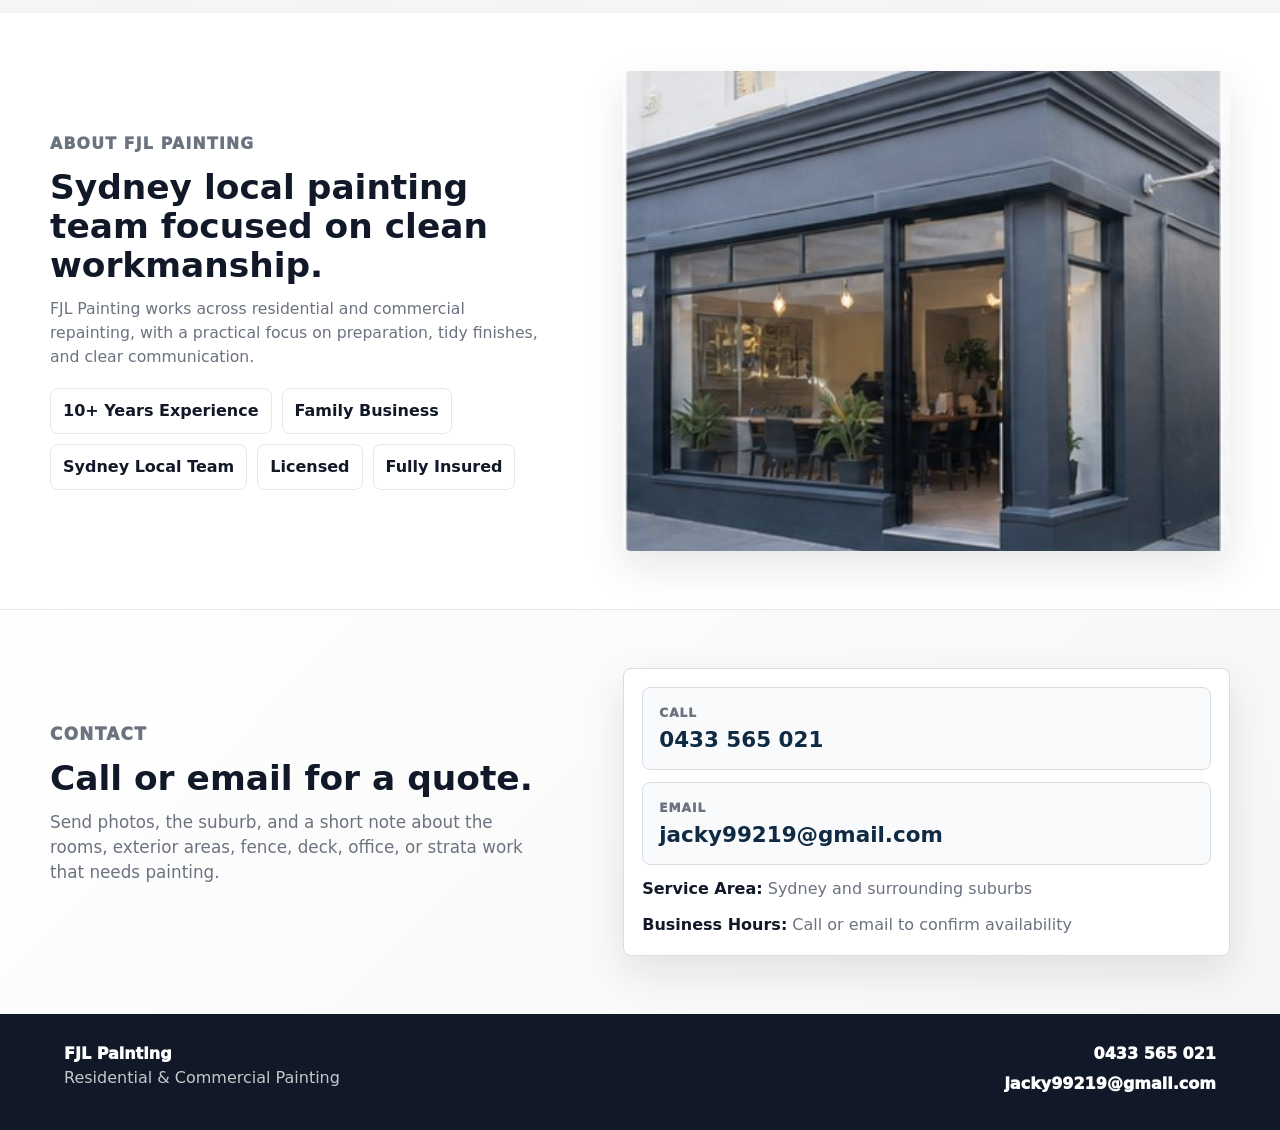
==== commit 72f27412: "Add mobile header call and refine gallery copy" ====
--- a/index.html
+++ b/index.html
@@ -5,14 +5,15 @@
     <meta name="viewport" content="width=device-width, initial-scale=1">
     <title>FJL Painting | Residential & Commercial Painting</title>
     <meta name="description" content="FJL Painting provides residential and commercial painting services in Sydney, including interior painting, exterior painting, touch-ups, repairs, and repainting projects. Call or email for a quote.">
-    <link rel="preload" href="assets/styles.css?v=20260722-13" as="style">
-    <link rel="stylesheet" href="assets/styles.css?v=20260722-13">
+    <link rel="preload" href="assets/styles.css?v=20260722-16" as="style">
+    <link rel="stylesheet" href="assets/styles.css?v=20260722-16">
   </head>
   <body>
     <header class="site-header" data-header>
       <a class="brand" href="#top" aria-label="FJL Painting home">
         <img class="brand-logo" src="assets/fjl-logo.png" alt="FJL Painting">
       </a>
+      <a class="mobile-header-call" href="tel:+61433565021">Call</a>
       <button class="menu-button" type="button" aria-label="Open menu" aria-expanded="false" data-menu-button>
         <span></span>
         <span></span>
@@ -42,9 +43,8 @@
           <div class="portfolio-heading">
             <div>
               <p class="eyebrow">Gallery</p>
-              <h2>Recent Painting Work</h2>
-            </div>
-            <p>A quick look at exterior, interior, commercial, fence, apartment, and home repainting finishes.</p>
+            </div>
+            <p>A quick look at exterior, interior, commercial, fence, apartment, and home repainting finishes by FJL Painting.</p>
           </div>
           <div class="portfolio-flipbook" data-portfolio>
             <div class="portfolio-stage">
--- a/assets/styles.css
+++ b/assets/styles.css
@@ -68,12 +68,25 @@
   height: auto;
 }
 
+.mobile-header-call {
+  display: inline-grid;
+  place-items: center;
+  min-height: 42px;
+  margin-left: auto;
+  border-radius: var(--radius);
+  padding: 0 15px;
+  color: var(--white);
+  background: var(--contact-ink-dark);
+  font-size: 0.92rem;
+  font-weight: 950;
+}
+
 .menu-button {
   display: grid;
   place-items: center;
   width: 42px;
   height: 42px;
-  margin-left: auto;
+  margin-left: 0;
   border: 1px solid var(--line);
   border-radius: var(--radius);
   background: var(--white);
@@ -157,6 +170,20 @@
   background: var(--contact-soft);
 }
 
+.header-call {
+  border-color: var(--contact-ink-dark);
+  background: var(--contact-ink-dark);
+  box-shadow: 0 10px 22px rgba(16, 42, 67, 0.16);
+}
+
+.header-call span {
+  color: rgba(255, 255, 255, 0.72);
+}
+
+.header-call strong {
+  color: var(--white);
+}
+
 .section,
 .portfolio-section,
 .section-band,
@@ -453,11 +480,20 @@
 }
 
 .contact-phone-link strong {
-  color: var(--contact-ink-dark);
+  color: var(--white);
 }
 
 .contact-email-link strong {
   color: var(--contact-ink-dark);
+}
+
+.contact-phone-link {
+  border-color: var(--contact-ink-dark);
+  background: var(--contact-ink-dark);
+}
+
+.contact-phone-link span {
+  color: rgba(255, 255, 255, 0.72);
 }
 
 .contact-panel p {
@@ -791,6 +827,10 @@
   }
 
   .menu-button {
+    display: none;
+  }
+
+  .mobile-header-call {
     display: none;
   }
 
--- a/assets/styles.css
+++ b/assets/styles.css
@@ -68,12 +68,25 @@
   height: auto;
 }
 
+.mobile-header-call {
+  display: inline-grid;
+  place-items: center;
+  min-height: 42px;
+  margin-left: auto;
+  border-radius: var(--radius);
+  padding: 0 15px;
+  color: var(--white);
+  background: var(--contact-ink-dark);
+  font-size: 0.92rem;
+  font-weight: 950;
+}
+
 .menu-button {
   display: grid;
   place-items: center;
   width: 42px;
   height: 42px;
-  margin-left: auto;
+  margin-left: 0;
   border: 1px solid var(--line);
   border-radius: var(--radius);
   background: var(--white);
@@ -157,6 +170,20 @@
   background: var(--contact-soft);
 }
 
+.header-call {
+  border-color: var(--contact-ink-dark);
+  background: var(--contact-ink-dark);
+  box-shadow: 0 10px 22px rgba(16, 42, 67, 0.16);
+}
+
+.header-call span {
+  color: rgba(255, 255, 255, 0.72);
+}
+
+.header-call strong {
+  color: var(--white);
+}
+
 .section,
 .portfolio-section,
 .section-band,
@@ -453,11 +480,20 @@
 }
 
 .contact-phone-link strong {
-  color: var(--contact-ink-dark);
+  color: var(--white);
 }
 
 .contact-email-link strong {
   color: var(--contact-ink-dark);
+}
+
+.contact-phone-link {
+  border-color: var(--contact-ink-dark);
+  background: var(--contact-ink-dark);
+}
+
+.contact-phone-link span {
+  color: rgba(255, 255, 255, 0.72);
 }
 
 .contact-panel p {
@@ -791,6 +827,10 @@
   }
 
   .menu-button {
+    display: none;
+  }
+
+  .mobile-header-call {
     display: none;
   }
 
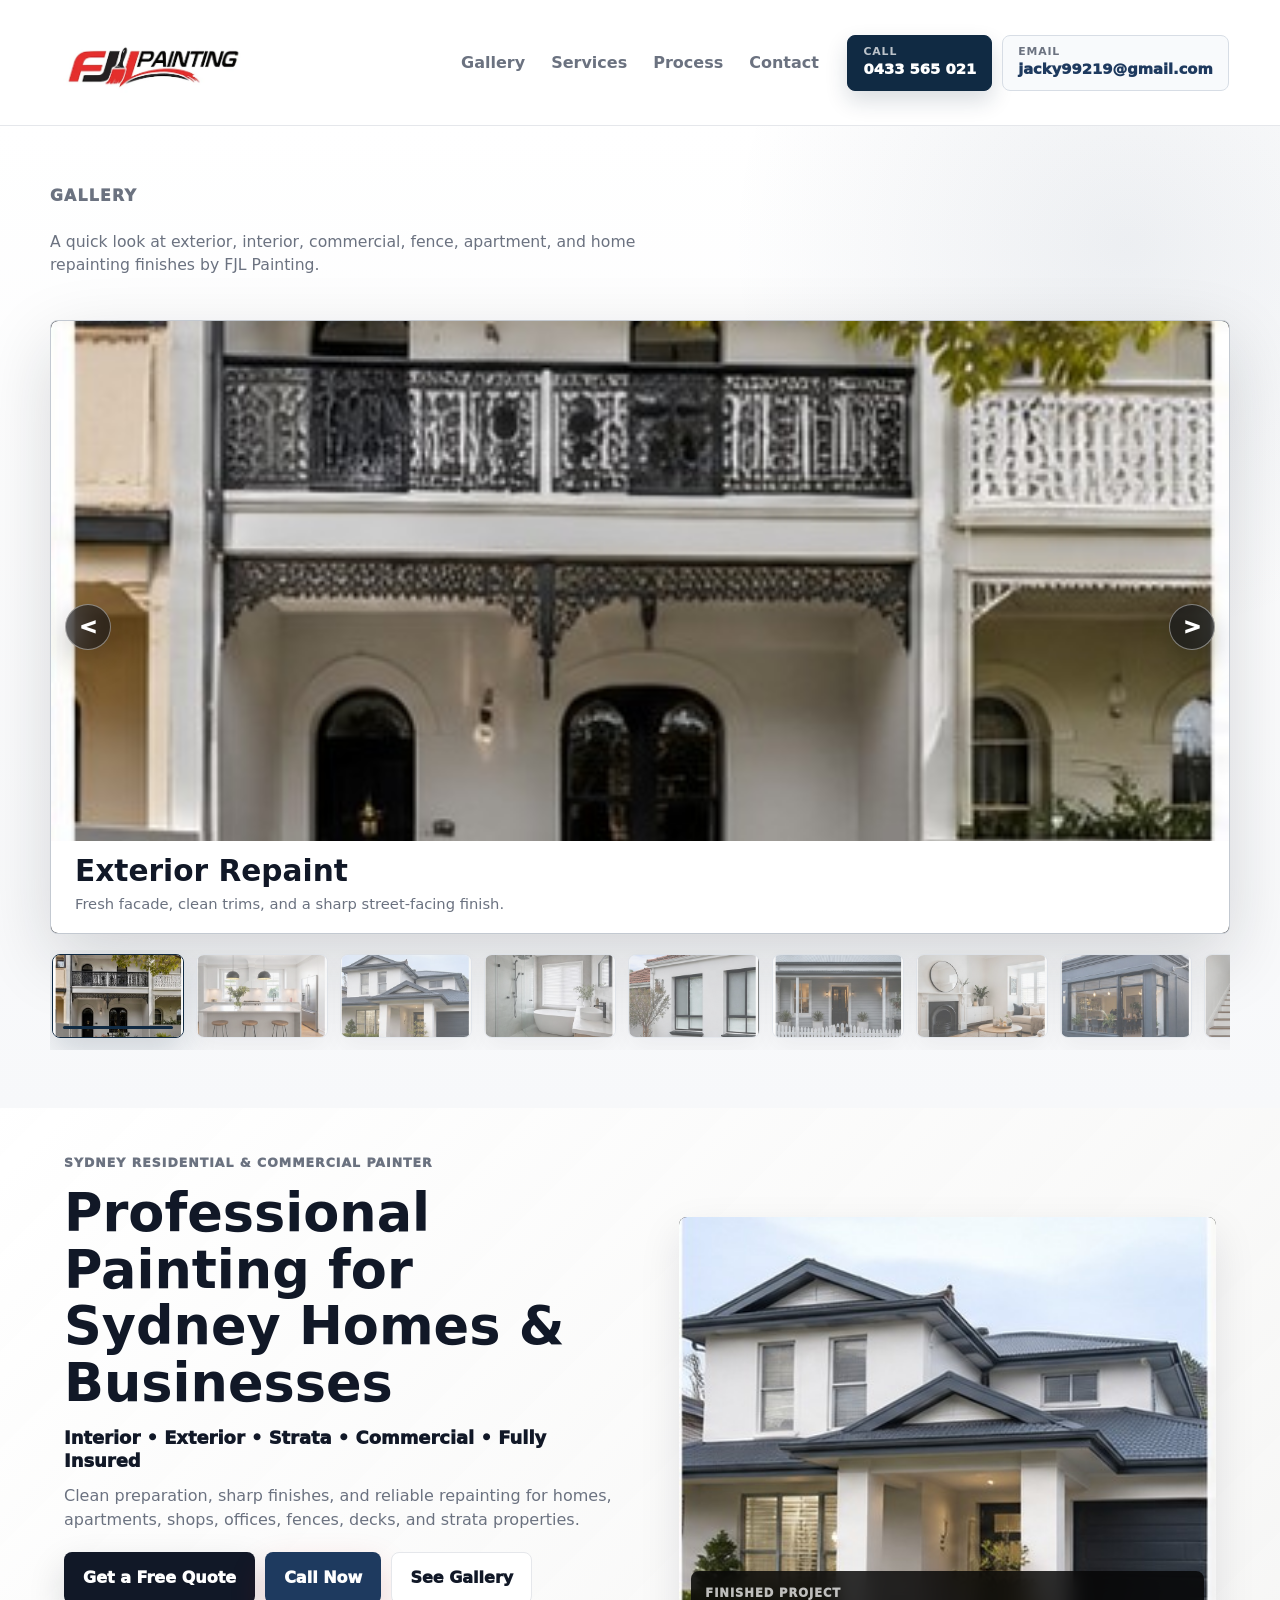
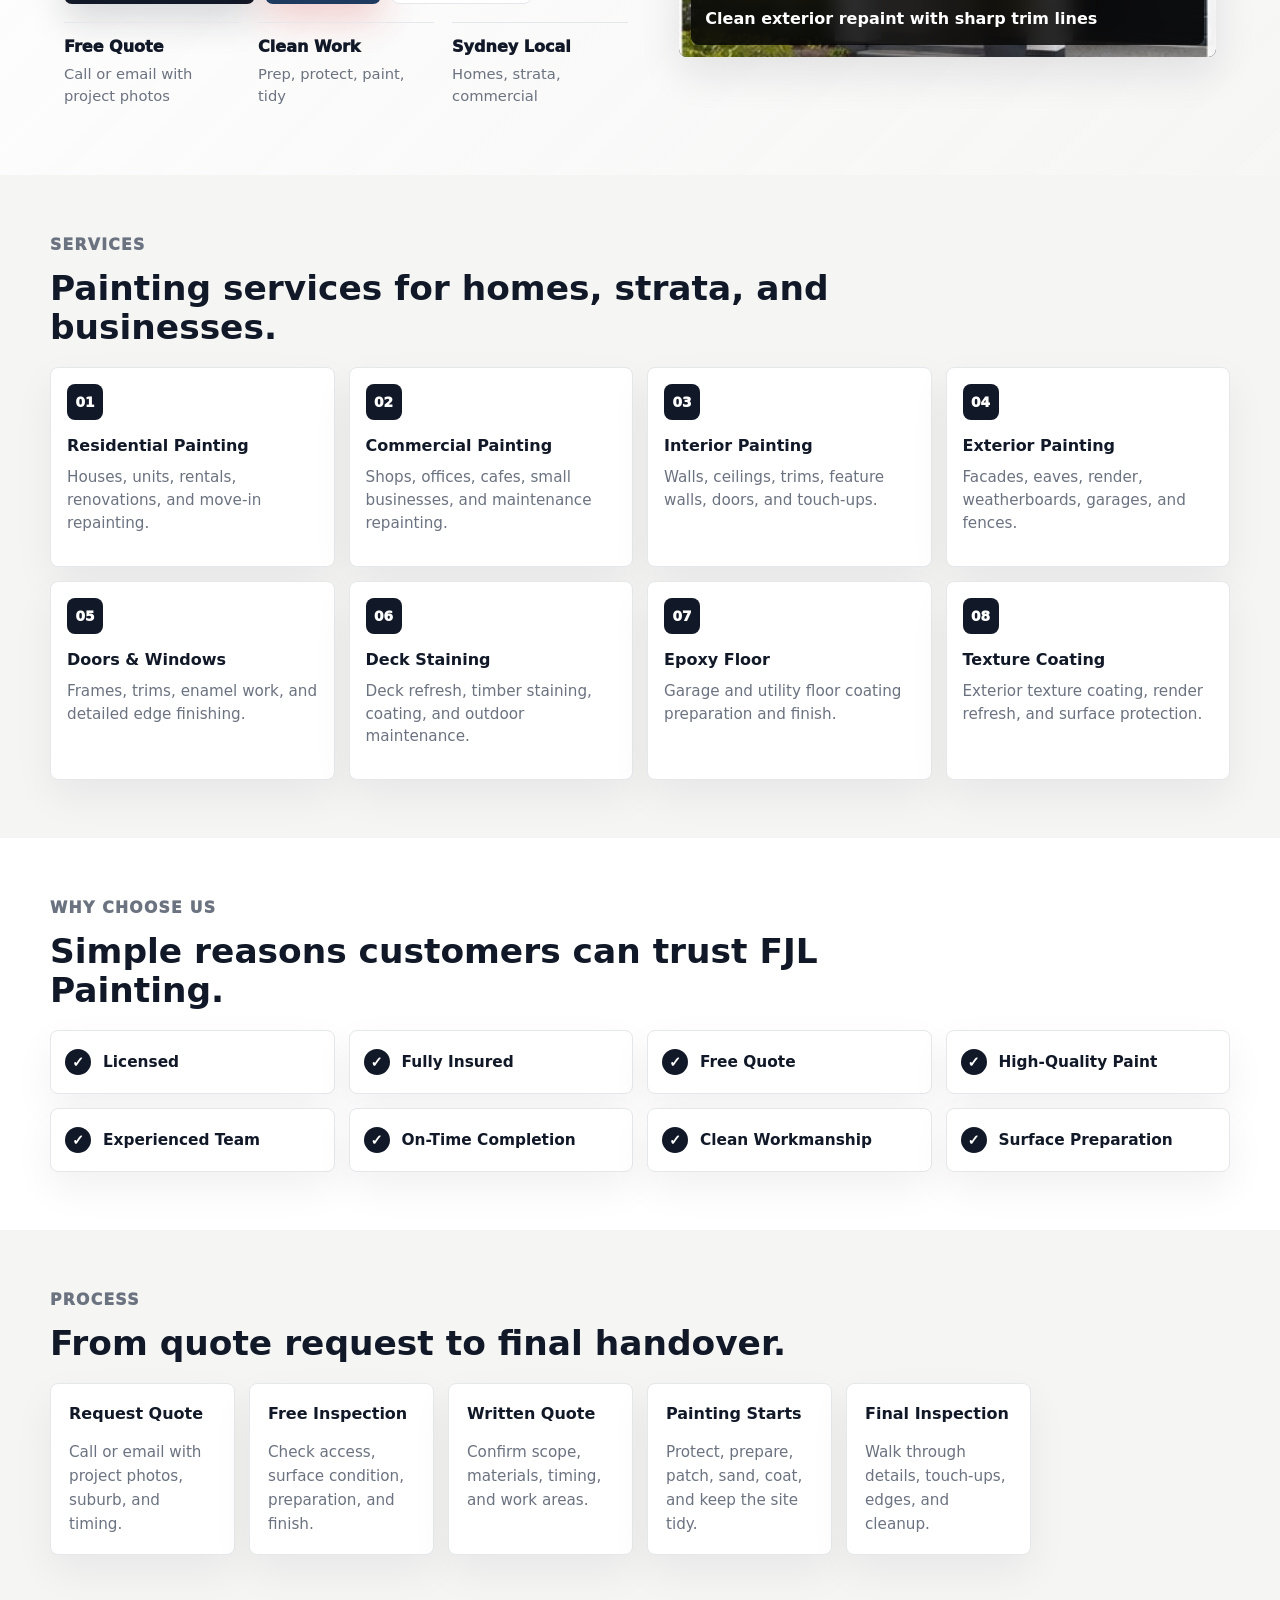
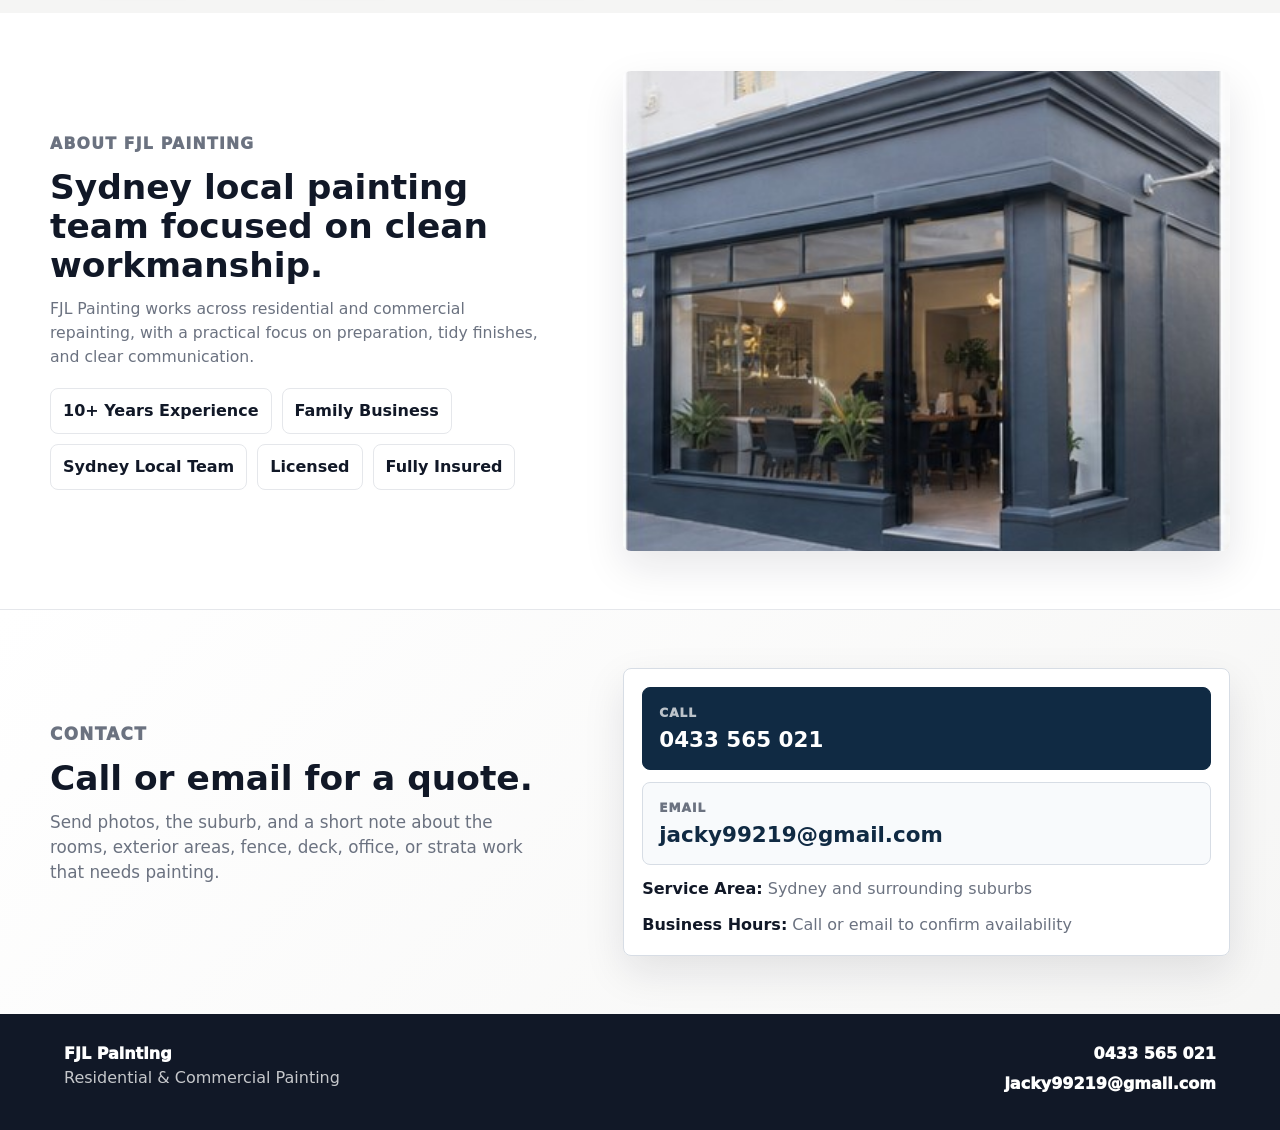
==== commit 1a4f521f: "Fix contact call color specificity" ====
--- a/index.html
+++ b/index.html
@@ -5,8 +5,8 @@
     <meta name="viewport" content="width=device-width, initial-scale=1">
     <title>FJL Painting | Residential & Commercial Painting</title>
     <meta name="description" content="FJL Painting provides residential and commercial painting services in Sydney, including interior painting, exterior painting, touch-ups, repairs, and repainting projects. Call or email for a quote.">
-    <link rel="preload" href="assets/styles.css?v=20260722-16" as="style">
-    <link rel="stylesheet" href="assets/styles.css?v=20260722-16">
+    <link rel="preload" href="assets/styles.css?v=20260722-17" as="style">
+    <link rel="stylesheet" href="assets/styles.css?v=20260722-17">
   </head>
   <body>
     <header class="site-header" data-header>
--- a/assets/styles.css
+++ b/assets/styles.css
@@ -479,20 +479,20 @@
   line-height: 1.15;
 }
 
-.contact-phone-link strong {
-  color: var(--white);
-}
-
-.contact-email-link strong {
+.contact-panel a.contact-phone-link strong {
+  color: var(--white);
+}
+
+.contact-panel a.contact-email-link strong {
   color: var(--contact-ink-dark);
 }
 
-.contact-phone-link {
+.contact-panel a.contact-phone-link {
   border-color: var(--contact-ink-dark);
   background: var(--contact-ink-dark);
 }
 
-.contact-phone-link span {
+.contact-panel a.contact-phone-link span {
   color: rgba(255, 255, 255, 0.72);
 }
 
--- a/assets/styles.css
+++ b/assets/styles.css
@@ -479,20 +479,20 @@
   line-height: 1.15;
 }
 
-.contact-phone-link strong {
-  color: var(--white);
-}
-
-.contact-email-link strong {
+.contact-panel a.contact-phone-link strong {
+  color: var(--white);
+}
+
+.contact-panel a.contact-email-link strong {
   color: var(--contact-ink-dark);
 }
 
-.contact-phone-link {
+.contact-panel a.contact-phone-link {
   border-color: var(--contact-ink-dark);
   background: var(--contact-ink-dark);
 }
 
-.contact-phone-link span {
+.contact-panel a.contact-phone-link span {
   color: rgba(255, 255, 255, 0.72);
 }
 
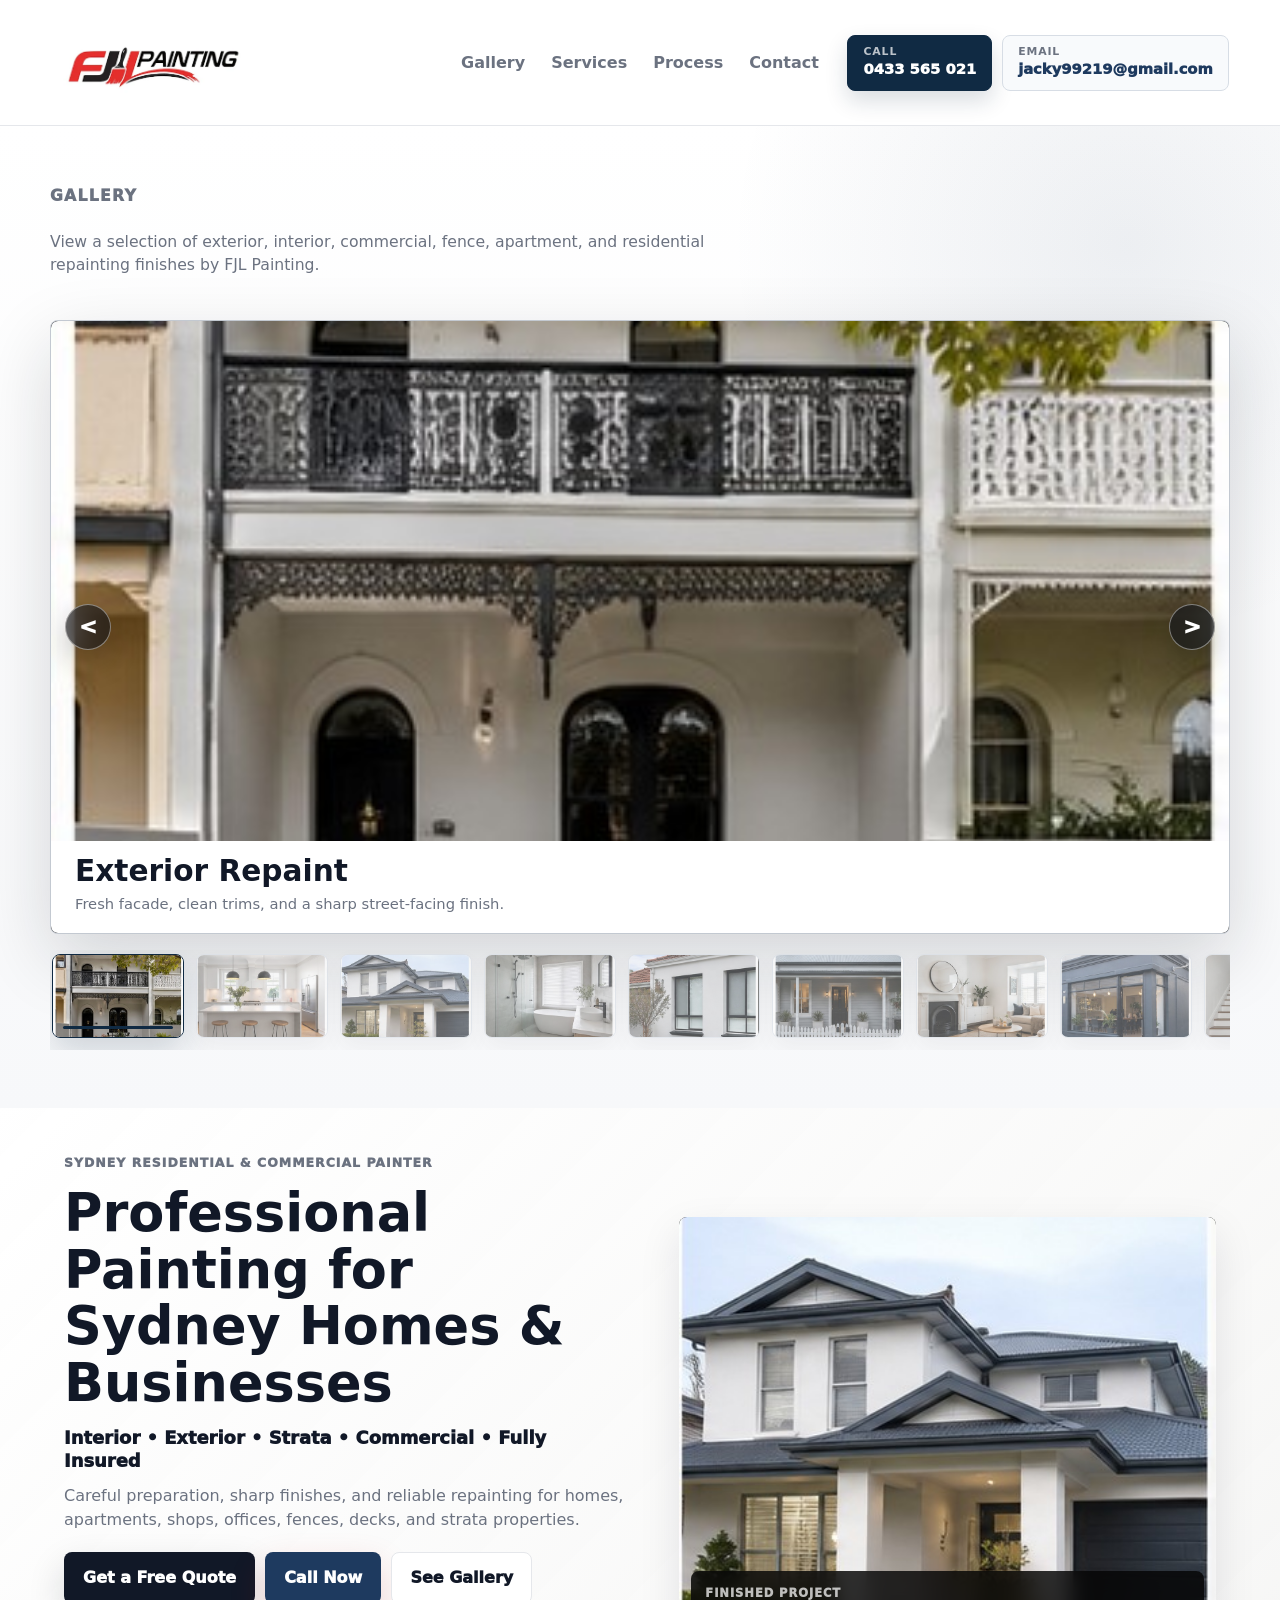
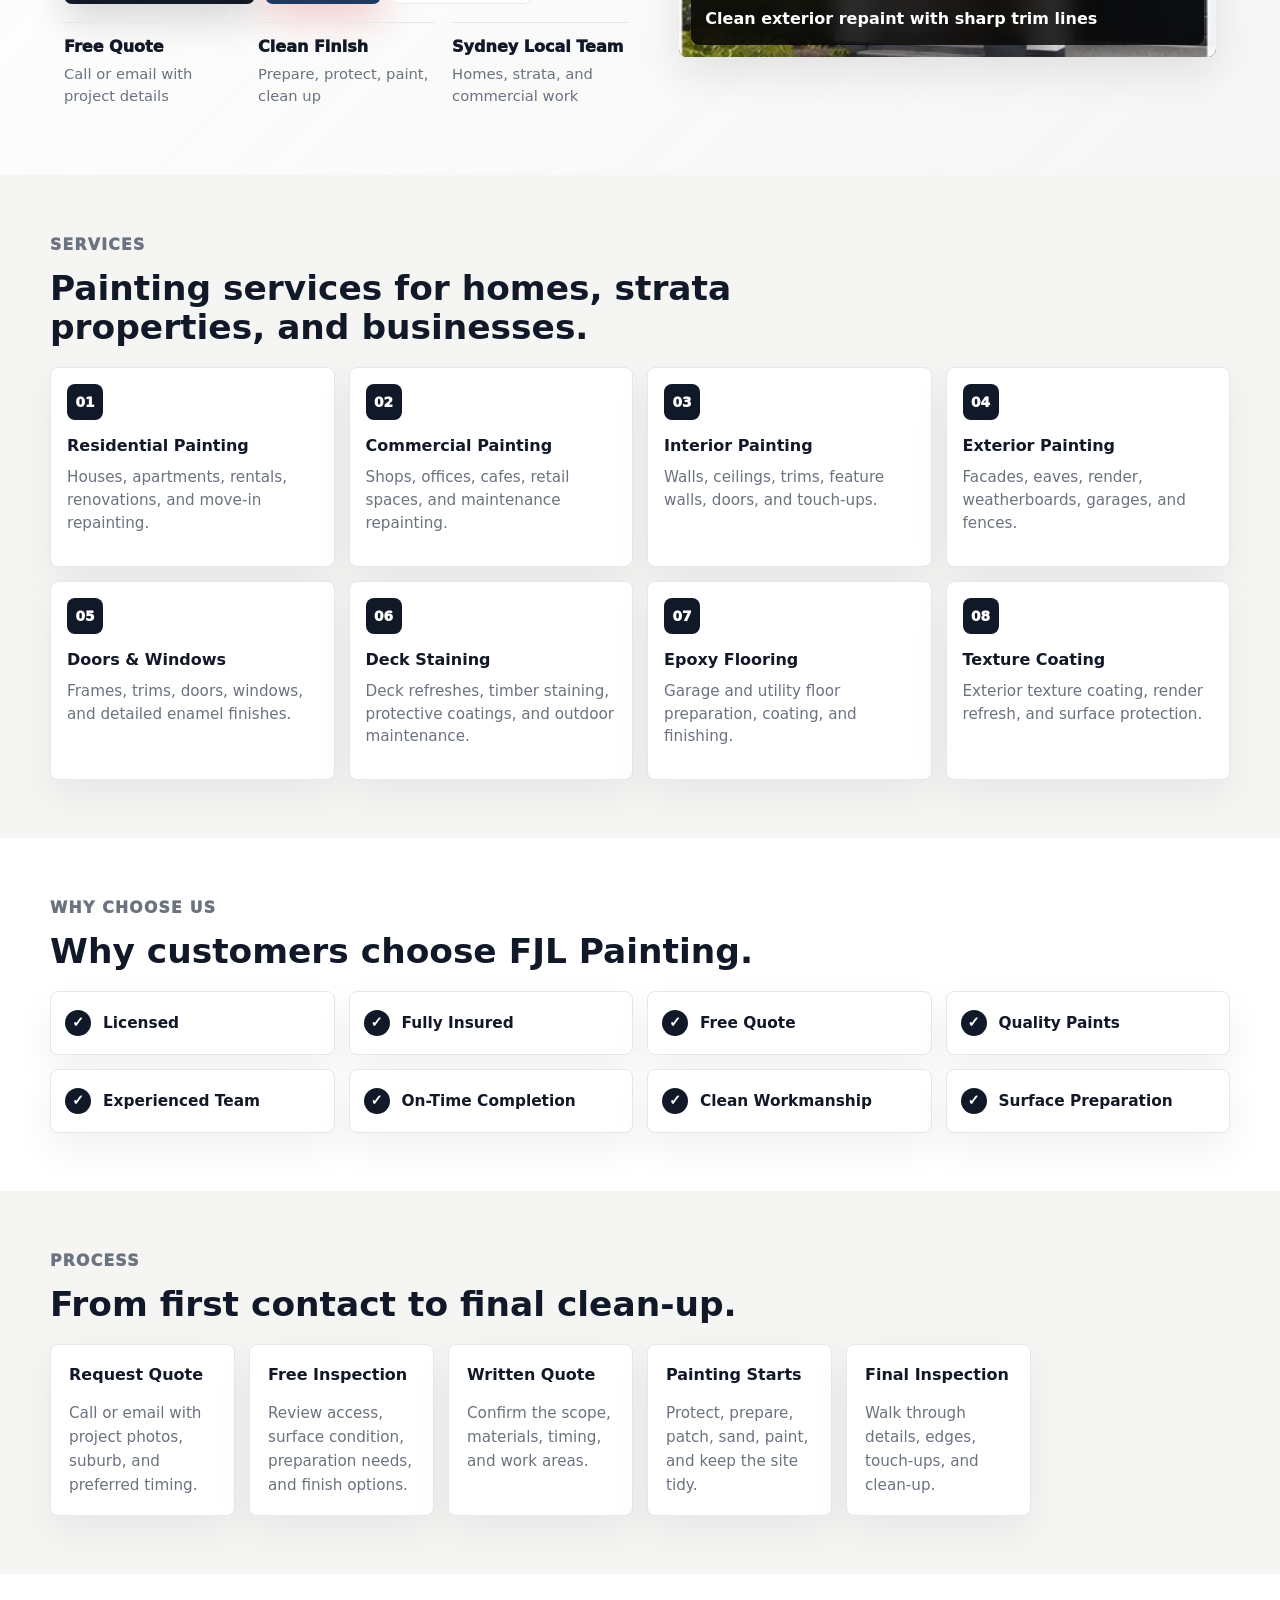
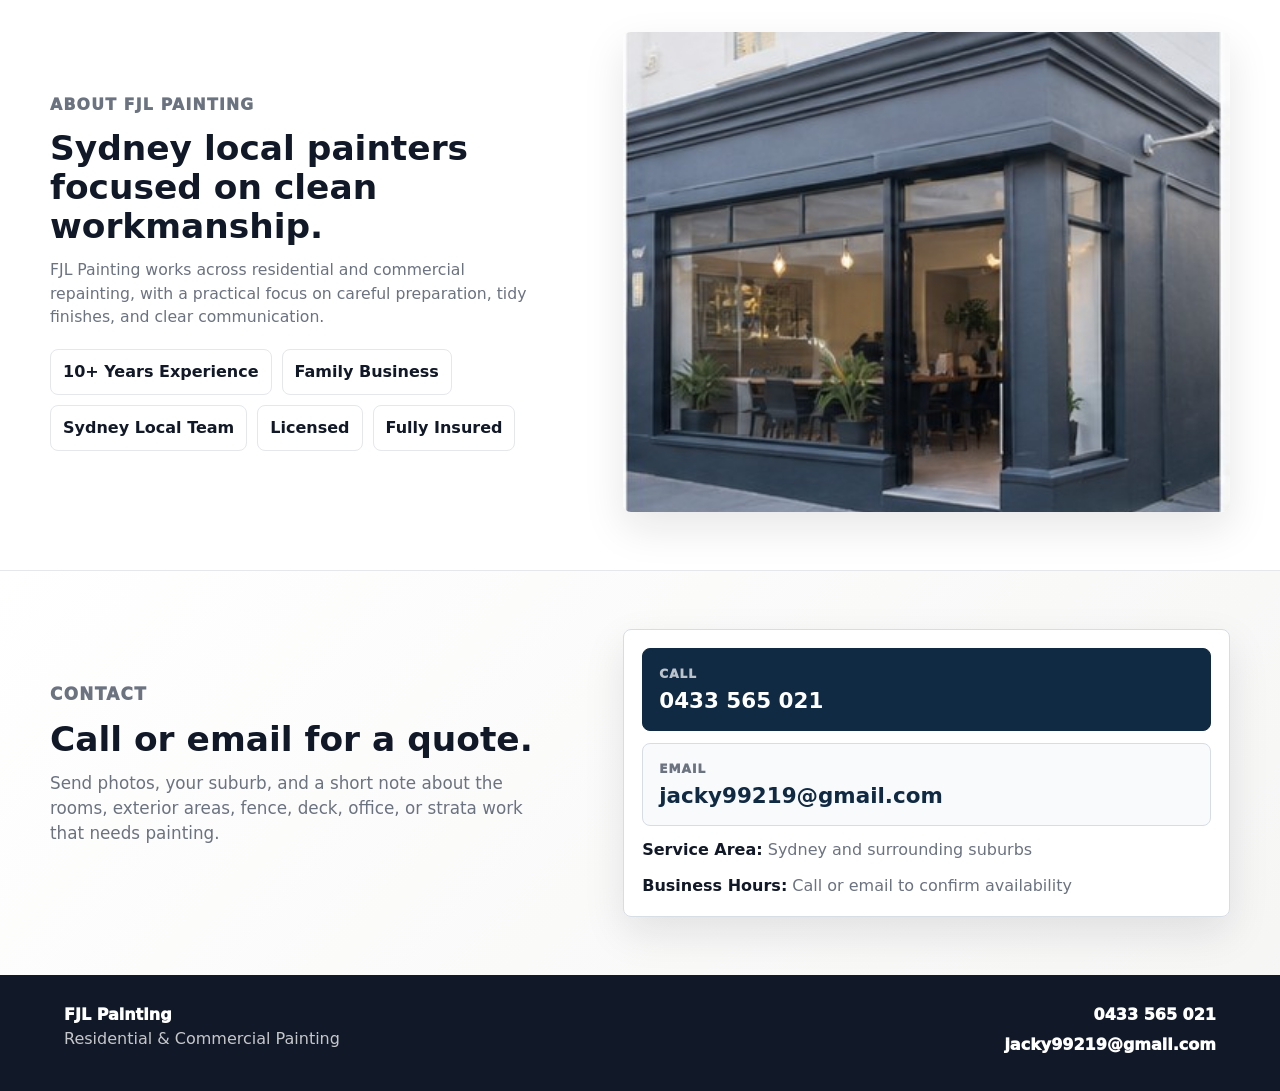
==== commit 17c38e85: "Polish site copy" ====
--- a/index.html
+++ b/index.html
@@ -3,10 +3,10 @@
   <head>
     <meta charset="utf-8">
     <meta name="viewport" content="width=device-width, initial-scale=1">
-    <title>FJL Painting | Residential & Commercial Painting</title>
-    <meta name="description" content="FJL Painting provides residential and commercial painting services in Sydney, including interior painting, exterior painting, touch-ups, repairs, and repainting projects. Call or email for a quote.">
-    <link rel="preload" href="assets/styles.css?v=20260722-17" as="style">
-    <link rel="stylesheet" href="assets/styles.css?v=20260722-17">
+    <title>FJL Painting | Sydney Residential & Commercial Painters</title>
+    <meta name="description" content="FJL Painting provides residential and commercial painting services across Sydney, including interior painting, exterior repainting, strata work, touch-ups, and maintenance painting. Call or email for a quote.">
+    <link rel="preload" href="assets/styles.css?v=20260722-18" as="style">
+    <link rel="stylesheet" href="assets/styles.css?v=20260722-18">
   </head>
   <body>
     <header class="site-header" data-header>
@@ -44,7 +44,7 @@
             <div>
               <p class="eyebrow">Gallery</p>
             </div>
-            <p>A quick look at exterior, interior, commercial, fence, apartment, and home repainting finishes by FJL Painting.</p>
+            <p>View a selection of exterior, interior, commercial, fence, apartment, and residential repainting finishes by FJL Painting.</p>
           </div>
           <div class="portfolio-flipbook" data-portfolio>
             <div class="portfolio-stage">
@@ -79,7 +79,7 @@
           <p class="eyebrow">Sydney residential & commercial painter</p>
           <h1>Professional Painting for Sydney Homes & Businesses</h1>
           <p class="hero-subtitle">Interior • Exterior • Strata • Commercial • Fully Insured</p>
-          <p class="hero-copy">Clean preparation, sharp finishes, and reliable repainting for homes, apartments, shops, offices, fences, decks, and strata properties.</p>
+          <p class="hero-copy">Careful preparation, sharp finishes, and reliable repainting for homes, apartments, shops, offices, fences, decks, and strata properties.</p>
           <div class="hero-actions">
             <a class="button secondary" href="mailto:jacky99219@gmail.com">Get a Free Quote</a>
             <a class="button primary" href="tel:+61433565021">Call Now</a>
@@ -88,15 +88,15 @@
           <dl class="hero-stats" aria-label="Business highlights">
             <div>
               <dt>Free Quote</dt>
-              <dd>Call or email with project photos</dd>
-            </div>
-            <div>
-              <dt>Clean Work</dt>
-              <dd>Prep, protect, paint, tidy</dd>
-            </div>
-            <div>
-              <dt>Sydney Local</dt>
-              <dd>Homes, strata, commercial</dd>
+              <dd>Call or email with project details</dd>
+            </div>
+            <div>
+              <dt>Clean Finish</dt>
+              <dd>Prepare, protect, paint, clean up</dd>
+            </div>
+            <div>
+              <dt>Sydney Local Team</dt>
+              <dd>Homes, strata, and commercial work</dd>
             </div>
           </dl>
         </div>
@@ -113,16 +113,16 @@
         <div class="section-inner">
           <div class="section-heading">
             <p class="eyebrow">Services</p>
-            <h2>Painting services for homes, strata, and businesses.</h2>
+            <h2>Painting services for homes, strata properties, and businesses.</h2>
           </div>
           <div class="service-grid expanded">
-            <article class="service-card"><span class="service-icon">01</span><h3>Residential Painting</h3><p>Houses, units, rentals, renovations, and move-in repainting.</p></article>
-            <article class="service-card"><span class="service-icon">02</span><h3>Commercial Painting</h3><p>Shops, offices, cafes, small businesses, and maintenance repainting.</p></article>
+            <article class="service-card"><span class="service-icon">01</span><h3>Residential Painting</h3><p>Houses, apartments, rentals, renovations, and move-in repainting.</p></article>
+            <article class="service-card"><span class="service-icon">02</span><h3>Commercial Painting</h3><p>Shops, offices, cafes, retail spaces, and maintenance repainting.</p></article>
             <article class="service-card"><span class="service-icon">03</span><h3>Interior Painting</h3><p>Walls, ceilings, trims, feature walls, doors, and touch-ups.</p></article>
             <article class="service-card"><span class="service-icon">04</span><h3>Exterior Painting</h3><p>Facades, eaves, render, weatherboards, garages, and fences.</p></article>
-            <article class="service-card"><span class="service-icon">05</span><h3>Doors & Windows</h3><p>Frames, trims, enamel work, and detailed edge finishing.</p></article>
-            <article class="service-card"><span class="service-icon">06</span><h3>Deck Staining</h3><p>Deck refresh, timber staining, coating, and outdoor maintenance.</p></article>
-            <article class="service-card"><span class="service-icon">07</span><h3>Epoxy Floor</h3><p>Garage and utility floor coating preparation and finish.</p></article>
+            <article class="service-card"><span class="service-icon">05</span><h3>Doors & Windows</h3><p>Frames, trims, doors, windows, and detailed enamel finishes.</p></article>
+            <article class="service-card"><span class="service-icon">06</span><h3>Deck Staining</h3><p>Deck refreshes, timber staining, protective coatings, and outdoor maintenance.</p></article>
+            <article class="service-card"><span class="service-icon">07</span><h3>Epoxy Flooring</h3><p>Garage and utility floor preparation, coating, and finishing.</p></article>
             <article class="service-card"><span class="service-icon">08</span><h3>Texture Coating</h3><p>Exterior texture coating, render refresh, and surface protection.</p></article>
           </div>
         </div>
@@ -132,13 +132,13 @@
         <div class="section-inner">
           <div class="section-heading">
             <p class="eyebrow">Why Choose Us</p>
-            <h2>Simple reasons customers can trust FJL Painting.</h2>
+            <h2>Why customers choose FJL Painting.</h2>
           </div>
           <div class="choose-grid">
             <article><span>✓</span><strong>Licensed</strong></article>
             <article><span>✓</span><strong>Fully Insured</strong></article>
             <article><span>✓</span><strong>Free Quote</strong></article>
-            <article><span>✓</span><strong>High-Quality Paint</strong></article>
+            <article><span>✓</span><strong>Quality Paints</strong></article>
             <article><span>✓</span><strong>Experienced Team</strong></article>
             <article><span>✓</span><strong>On-Time Completion</strong></article>
             <article><span>✓</span><strong>Clean Workmanship</strong></article>
@@ -151,28 +151,28 @@
         <div class="section-inner">
           <div class="section-heading">
             <p class="eyebrow">Process</p>
-            <h2>From quote request to final handover.</h2>
+            <h2>From first contact to final clean-up.</h2>
           </div>
           <ol class="process-list">
             <li>
               <strong>Request Quote</strong>
-              <span>Call or email with project photos, suburb, and timing.</span>
+              <span>Call or email with project photos, suburb, and preferred timing.</span>
             </li>
             <li>
               <strong>Free Inspection</strong>
-              <span>Check access, surface condition, preparation, and finish.</span>
+              <span>Review access, surface condition, preparation needs, and finish options.</span>
             </li>
             <li>
               <strong>Written Quote</strong>
-              <span>Confirm scope, materials, timing, and work areas.</span>
+              <span>Confirm the scope, materials, timing, and work areas.</span>
             </li>
             <li>
               <strong>Painting Starts</strong>
-              <span>Protect, prepare, patch, sand, coat, and keep the site tidy.</span>
+              <span>Protect, prepare, patch, sand, paint, and keep the site tidy.</span>
             </li>
             <li>
               <strong>Final Inspection</strong>
-              <span>Walk through details, touch-ups, edges, and cleanup.</span>
+              <span>Walk through details, edges, touch-ups, and clean-up.</span>
             </li>
           </ol>
         </div>
@@ -182,8 +182,8 @@
         <div class="section-inner about-layout">
           <div>
             <p class="eyebrow">About FJL Painting</p>
-            <h2>Sydney local painting team focused on clean workmanship.</h2>
-            <p>FJL Painting works across residential and commercial repainting, with a practical focus on preparation, tidy finishes, and clear communication.</p>
+            <h2>Sydney local painters focused on clean workmanship.</h2>
+            <p>FJL Painting works across residential and commercial repainting, with a practical focus on careful preparation, tidy finishes, and clear communication.</p>
             <div class="about-points">
               <span>10+ Years Experience</span>
               <span>Family Business</span>
@@ -201,7 +201,7 @@
           <div class="contact-copy">
             <p class="eyebrow">Contact</p>
             <h2>Call or email for a quote.</h2>
-            <p>Send photos, the suburb, and a short note about the rooms, exterior areas, fence, deck, office, or strata work that needs painting.</p>
+            <p>Send photos, your suburb, and a short note about the rooms, exterior areas, fence, deck, office, or strata work that needs painting.</p>
           </div>
           <div class="contact-panel">
             <a class="contact-phone-link" href="tel:+61433565021">
